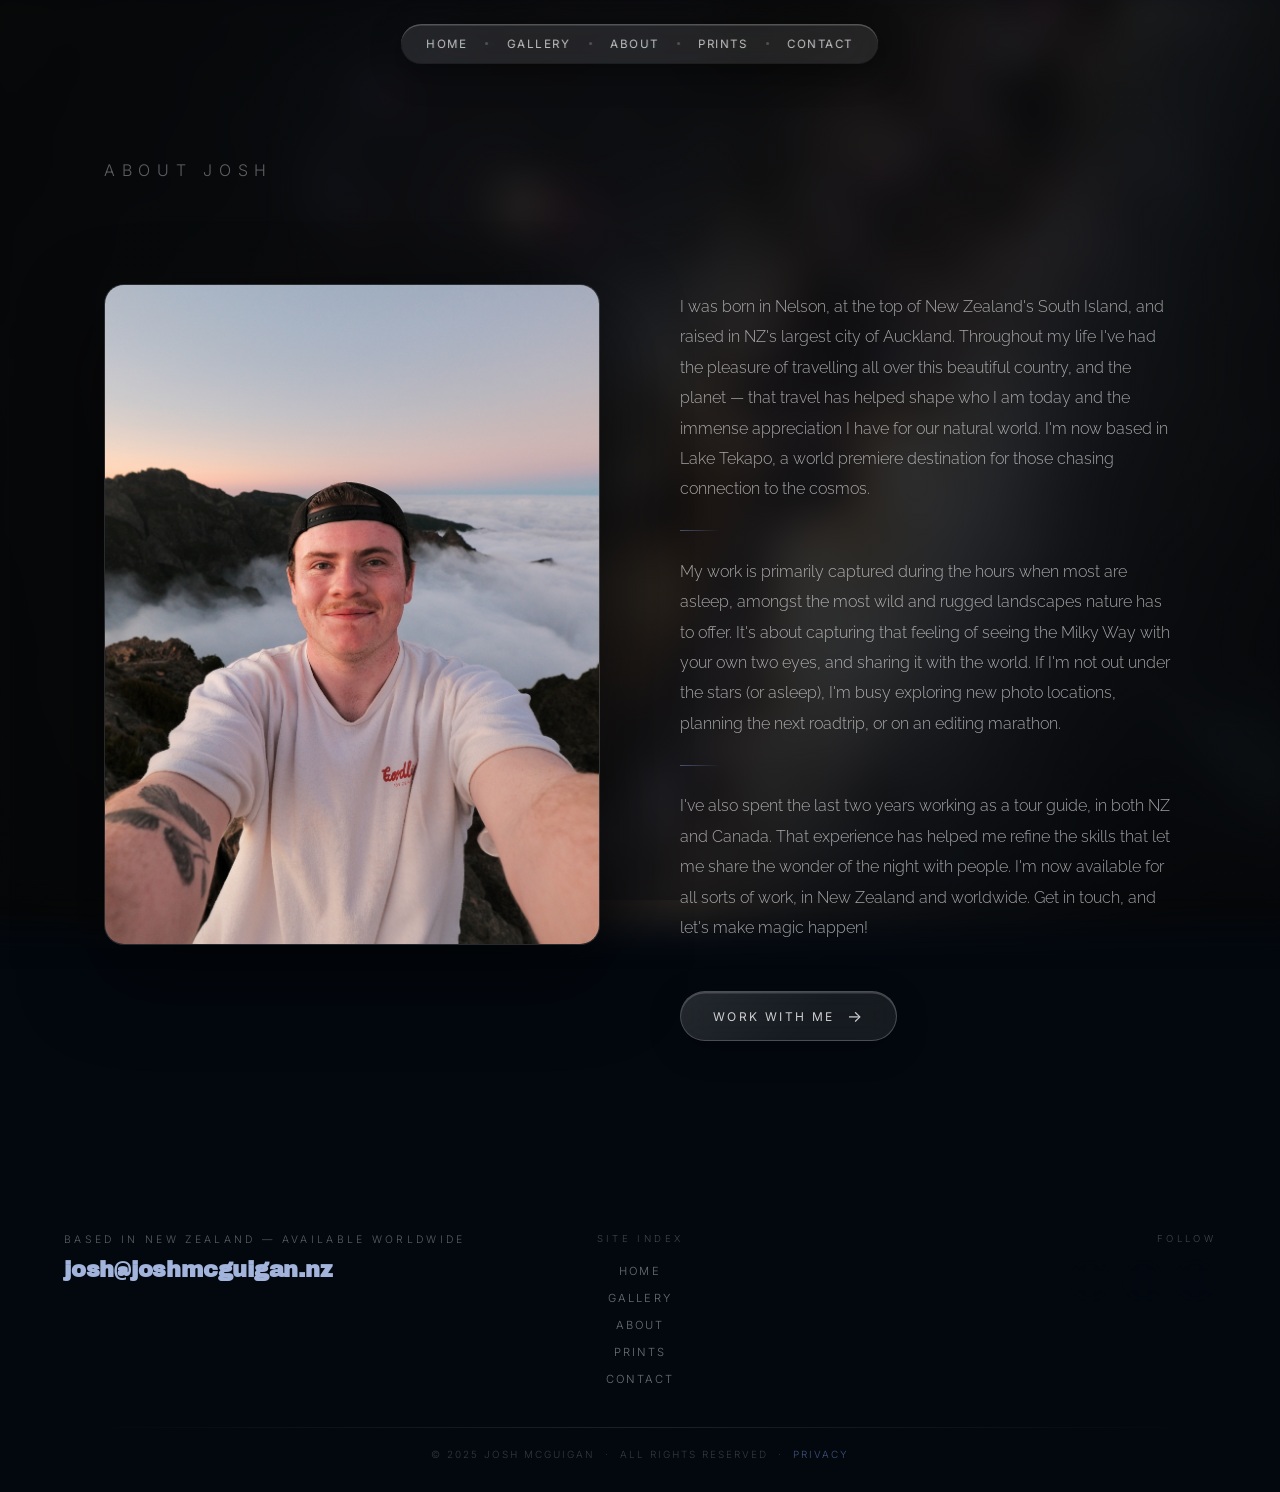
==== about.html @ 99be9362 "Update about.html" ====
<!DOCTYPE html>
<html lang="en">
<head>
<meta charset="UTF-8">
<meta name="viewport" content="width=device-width, initial-scale=1.0">
<title>About Josh — Astro & Landscape Photography</title>
<link href="https://fonts.googleapis.com/css2?family=Archivo+Black&family=Raleway:wght@300;400&family=Inter:wght@300;400;500&display=swap" rel="stylesheet">
<style>
*,*::before,*::after{box-sizing:border-box;margin:0;padding:0}
:root{
  --glass-blur:blur(28px) saturate(180%);
  --deep:#03080f;
  --navy:#050c1a;
  --star-white:rgba(255,255,255,0.94);
  --muted:rgba(255,255,255,0.52);
}
html{scroll-behavior:smooth}
body{
  background:var(--deep);
  color:var(--star-white);
  font-family:'Raleway',sans-serif;
  font-weight:300;
  overflow-x:hidden;
  min-height:100vh;
}

/* ── SCROLL BLUR OVERLAY ── */
#scroll-blur{
  position:fixed;top:0;left:0;right:0;
  height:120px;
  background:linear-gradient(to bottom,rgba(3,8,15,0.95) 0%,rgba(3,8,15,0.6) 60%,transparent 100%);
  backdrop-filter:blur(0px);-webkit-backdrop-filter:blur(0px);
  z-index:90;pointer-events:none;
  transition:backdrop-filter 0.3s ease,-webkit-backdrop-filter 0.3s ease;
}

/* ── NAV ── */
nav{
  position:fixed;top:1.5rem;left:50%;transform:translateX(-50%);
  z-index:100;display:flex;align-items:center;
  background:rgba(255,255,255,0.10);border:none;
  backdrop-filter:var(--glass-blur);-webkit-backdrop-filter:var(--glass-blur);
  border-radius:100px;padding:0.4rem 0.6rem;
  box-shadow:0 8px 32px rgba(0,0,0,0.4),inset 0 1.5px 0 rgba(255,255,255,0.22),inset 0 -1px 0 rgba(0,0,0,0.18);
  white-space:nowrap;
}
nav a{
  font-size:0.72rem;font-weight:400;letter-spacing:0.13em;text-transform:uppercase;
  color:rgba(255,255,255,0.72);text-decoration:none;padding:0.4rem 1rem;
  position:relative;transition:color .25s ease;font-family:'Inter',sans-serif;
}
nav a::after{
  content:'';position:absolute;bottom:2px;left:1rem;right:1rem;
  height:1px;background:rgba(255,255,255,0.85);
  transform:scaleX(0);transform-origin:center;
  transition:transform .3s cubic-bezier(.25,.46,.45,.94);
}
nav a:hover{color:#fff}
nav a:hover::after{transform:scaleX(1)}
.nav-dot{width:3px;height:3px;border-radius:50%;background:rgba(255,255,255,0.22);margin:0 .15rem;flex-shrink:0}

/* ── PAGE BACKGROUND ── */
.page-bg{
  position:fixed;inset:0;z-index:0;
}
.page-bg-img{
  position:absolute;inset:0;
  background:url('images/about-bg.jpg') center center / cover no-repeat;
  filter:blur(18px) brightness(0.25);
  transform:scale(1.05);
}
.page-bg-overlay{
  position:absolute;inset:0;
  background:linear-gradient(to bottom,rgba(3,8,15,0.15) 0%,rgba(3,8,15,0.3) 100%);
}

/* ── HERO STRIP ── */
.about-hero{
  position:relative;z-index:1;
  padding:10rem 4rem 5rem;
  max-width:1200px;margin:0 auto;
}
.about-eyebrow{
  font-family:'Inter',sans-serif;
  font-size:1rem;letter-spacing:0.42em;text-transform:uppercase;
  color:rgba(255,255,255,0.35);margin-bottom:1.5rem;
}

/* ── MAIN LAYOUT ── */
.about-layout{
  position:relative;z-index:1;
  max-width:1200px;margin:0 auto;
  padding:0 4rem 8rem;
  display:grid;
  grid-template-columns:1fr 1fr;
  gap:5rem;
  align-items:start;
}

/* ── LEFT — IMAGE ── */
.about-image-wrap{
  position:sticky;top:7rem;
}
.about-image-frame{
  position:relative;
  border-radius:20px;
  overflow:hidden;
  aspect-ratio:3/4;
  background:rgba(255,255,255,0.04);
  border:1px solid rgba(255,255,255,0.1);
  box-shadow:0 32px 80px rgba(0,0,0,0.6),inset 0 1px 0 rgba(255,255,255,0.1);
}
.about-image-frame img{
  width:100%;height:100%;
  object-fit:cover;object-position:center top;
  display:block;
  transition:transform 0.6s ease;
}
.about-image-frame:hover img{transform:scale(1.03)}

/* Glass shimmer over image */
.about-image-frame::after{
  content:'';position:absolute;inset:0;
  background:linear-gradient(
    135deg,
    rgba(255,255,255,0.06) 0%,
    transparent 40%,
    transparent 60%,
    rgba(255,255,255,0.03) 100%
  );
  pointer-events:none;
}

/* Location tag */
.about-location-tag{
  position:absolute;bottom:1.25rem;left:1.25rem;right:1.25rem;
  background:rgba(3,8,15,0.65);
  border:1px solid rgba(255,255,255,0.14);
  backdrop-filter:blur(16px);-webkit-backdrop-filter:blur(16px);
  border-radius:12px;padding:0.75rem 1rem;
  display:flex;align-items:center;gap:0.6rem;
  box-shadow:inset 0 1px 0 rgba(255,255,255,0.12);
}
.about-location-dot{
  width:6px;height:6px;border-radius:50%;flex-shrink:0;
  background:rgba(120,180,255,0.9);
  box-shadow:0 0 8px rgba(100,160,255,0.6);
}
.about-location-text{
  font-family:'Inter',sans-serif;
  font-size:0.68rem;letter-spacing:0.18em;text-transform:uppercase;
  color:rgba(255,255,255,0.65);
}

/* ── RIGHT — TEXT ── */
.about-text-wrap{
  padding-top:0.5rem;
}
.about-title{
  font-family:'Archivo Black',sans-serif;
  font-size:clamp(2.8rem,5vw,4.5rem);
  font-weight:900;
  letter-spacing:-0.01em;
  line-height:1.05;
  margin-bottom:2.5rem;
  background:linear-gradient(160deg,rgba(255,255,255,0.92) 0%,rgba(200,218,255,0.75) 50%,rgba(255,255,255,0.80) 100%);
  -webkit-background-clip:text;-webkit-text-fill-color:transparent;background-clip:text;
  filter:drop-shadow(0 -1px 0 rgba(255,255,255,0.3)) drop-shadow(0 1px 0 rgba(255,255,255,0.3)) drop-shadow(0 4px 20px rgba(80,120,255,0.2));
}
.about-body{
  display:flex;flex-direction:column;gap:1.6rem;
  margin-bottom:3rem;
}
.about-body p{
  font-family:'Raleway',sans-serif;
  font-size:1rem;
  font-weight:300;
  line-height:1.9;
  color:rgba(255,255,255,0.62);
}

/* Divider line between paragraphs */
.about-divider{
  width:40px;height:1px;
  background:linear-gradient(90deg,rgba(140,175,255,0.4),transparent);
  margin:0;
}

/* ── WORK WITH ME BUTTON ── */
.work-btn{
  display:inline-flex;align-items:center;gap:0.75rem;
  background:rgba(255,255,255,0.08);
  border:1px solid rgba(255,255,255,0.22);
  backdrop-filter:blur(16px);-webkit-backdrop-filter:blur(16px);
  border-radius:100px;
  padding:0.85rem 2rem;
  font-family:'Inter',sans-serif;
  font-size:0.75rem;font-weight:400;letter-spacing:0.2em;text-transform:uppercase;
  color:rgba(255,255,255,0.78);
  text-decoration:none;
  transition:all .3s ease;
  box-shadow:inset 0 1.5px 0 rgba(255,255,255,0.18),0 8px 32px rgba(0,0,0,0.3);
  position:relative;overflow:hidden;
}
.work-btn::before{
  content:'';position:absolute;inset:0;
  background:linear-gradient(135deg,rgba(255,255,255,0.06) 0%,transparent 60%);
  border-radius:100px;
}
.work-btn:hover{
  background:rgba(255,255,255,0.14);
  border-color:rgba(255,255,255,0.40);
  color:#fff;
  box-shadow:inset 0 1.5px 0 rgba(255,255,255,0.25),0 0 30px rgba(120,160,255,0.15),0 8px 32px rgba(0,0,0,0.4);
  transform:translateY(-2px);
}
.work-btn-arrow{
  font-size:1rem;
  transition:transform .3s ease;
}
.work-btn:hover .work-btn-arrow{transform:translateX(4px)}

/* ── STATS ROW ── */
.about-stats{
  display:flex;gap:2.5rem;
  margin-bottom:3rem;
  padding-bottom:2.5rem;
  border-bottom:1px solid rgba(255,255,255,0.07);
}
.stat{display:flex;flex-direction:column;gap:0.3rem}
.stat-number{
  font-family:'Archivo Black',sans-serif;
  font-size:1.8rem;font-weight:900;
  color:rgba(200,218,255,0.8);letter-spacing:-0.02em;
}
.stat-label{
  font-family:'Inter',sans-serif;
  font-size:0.62rem;letter-spacing:0.25em;text-transform:uppercase;
  color:rgba(255,255,255,0.3);
}

/* ── FOOTER ── */
footer{
  position:relative;z-index:1;
}
.footer-main{
  padding:4rem 4rem 2.5rem;
  display:grid;grid-template-columns:1fr auto 1fr;align-items:start;gap:3rem;
}
.footer-left .footer-location{font-size:.65rem;letter-spacing:.32em;text-transform:uppercase;color:rgba(255,255,255,0.35);margin-bottom:0.7rem;font-family:'Inter',sans-serif}
.footer-left .footer-email{font-family:'Archivo Black',sans-serif;font-size:1.4rem;font-weight:900;color:rgba(190,210,255,0.85);text-decoration:none;transition:color .22s;display:block;letter-spacing:-0.01em}
.footer-left .footer-email:hover{color:#fff}
.footer-center-label{font-size:.6rem;letter-spacing:.35em;text-transform:uppercase;color:rgba(255,255,255,0.25);margin-bottom:1rem;text-align:center;font-family:'Inter',sans-serif}
.footer-index{list-style:none;display:flex;flex-direction:column;gap:.5rem;align-items:center}
.footer-index a{font-size:.7rem;letter-spacing:.18em;text-transform:uppercase;color:rgba(255,255,255,0.42);text-decoration:none;transition:color .2s;position:relative;font-family:'Inter',sans-serif}
.footer-index a::after{content:'';position:absolute;bottom:-1px;left:0;right:0;height:1px;background:rgba(255,255,255,0.5);transform:scaleX(0);transform-origin:center;transition:transform .28s ease}
.footer-index a:hover{color:rgba(255,255,255,0.78)}
.footer-index a:hover::after{transform:scaleX(1)}
.footer-right{display:flex;flex-direction:column;align-items:flex-end;gap:1rem}
.footer-social-label{font-size:.6rem;letter-spacing:.35em;text-transform:uppercase;color:rgba(255,255,255,0.25);font-family:'Inter',sans-serif}
.social-btns{display:flex;gap:.65rem}
.social-btn{
  width:42px;height:42px;border-radius:50%;display:flex;align-items:center;justify-content:center;
  background:rgba(255,255,255,0.08);border:1px solid rgba(255,255,255,0.20);
  backdrop-filter:blur(16px);-webkit-backdrop-filter:blur(16px);
  color:rgba(255,255,255,0.65);text-decoration:none;
  transition:all .25s ease;
  box-shadow:inset 0 1px 0 rgba(255,255,255,0.15),0 4px 16px rgba(0,0,0,0.3);
}
.social-btn:hover{background:rgba(255,255,255,0.16);border-color:rgba(255,255,255,0.42);color:#fff;transform:translateY(-2px)}
.social-btn svg{width:18px;height:18px;fill:currentColor}
.footer-divider{height:1px;background:linear-gradient(90deg,transparent,rgba(255,255,255,0.1),transparent);margin:0 4rem}
.footer-copy{padding:1.25rem 4rem 2rem;text-align:center;font-size:.62rem;letter-spacing:.2em;text-transform:uppercase;color:rgba(255,255,255,0.2);font-family:'Inter',sans-serif}
.footer-copy a{color:rgba(140,175,255,.45);text-decoration:none;transition:color .2s}
.footer-copy a:hover{color:rgba(170,200,255,.8)}

@media(max-width:900px){
  .about-layout{grid-template-columns:1fr;gap:3rem;padding:0 2rem 6rem}
  .about-hero{padding:8rem 2rem 3rem}
  .about-image-wrap{position:relative;top:0}
  .about-image-frame{aspect-ratio:4/3}
  .footer-main{grid-template-columns:1fr;padding:3rem 2rem 2rem;gap:2.5rem}
  .footer-right{align-items:flex-start}
  .footer-divider,.footer-copy{margin:0 2rem}
  .about-stats{flex-wrap:wrap;gap:1.5rem}
}
</style>
</head>
<body>

<div class="page-bg" aria-hidden="true">
  <div class="page-bg-img"></div>
  <div class="page-bg-overlay"></div>
</div>

<nav aria-label="Site navigation">
  <a href="index.html">Home</a>
  <div class="nav-dot" aria-hidden="true"></div>
  <a href="galleries.html">Gallery</a>
  <div class="nav-dot" aria-hidden="true"></div>
  <a href="about.html">About</a>
  <div class="nav-dot" aria-hidden="true"></div>
<a href="prints.html">Prints</a>
  <div class="nav-dot" aria-hidden="true"></div>
  <a href="contact.html">Contact</a>
</nav>

<div class="about-hero">
  <p class="about-eyebrow">About Josh</p>
</div>

<main class="about-layout">

<!-- LEFT — PHOTO -->
  <div class="about-image-wrap">
    <div class="about-image-frame">
      <img src="images/about.jpg" alt="Josh McGuigan" onerror="this.style.opacity='0'">
    </div>
  </div>

  <!-- RIGHT — TEXT -->
  <div class="about-text-wrap">
    <div class="about-body">
      <p>I was born in Nelson, at the top of New Zealand's South Island, and raised in NZ's largest city of Auckland. Throughout my life I've had the pleasure of travelling all over this beautiful country, and the planet — that travel has helped shape who I am today and the immense appreciation I have for our natural world. I'm now based in Lake Tekapo, a world premiere destination for those chasing connection to the cosmos.</p>
      <div class="about-divider" aria-hidden="true"></div>
      <p>My work is primarily captured during the hours when most are asleep, amongst the most wild and rugged landscapes nature has to offer. It's about capturing that feeling of seeing the Milky Way with your own two eyes, and sharing it with the world. If I'm not out under the stars (or asleep), I'm busy exploring new photo locations, planning the next roadtrip, or on an editing marathon.</p>
      <div class="about-divider" aria-hidden="true"></div>
      <p>I've also spent the last two years working as a tour guide, in both NZ and Canada. That experience has helped me refine the skills that let me share the wonder of the night with people. I'm now available for all sorts of work, in New Zealand and worldwide. Get in touch, and let's make magic happen!</p>
    </div>
    <a href="contact.html" class="work-btn">
      Work with me
      <span class="work-btn-arrow" aria-hidden="true">&#8594;</span>
    </a>
  </div>
</main>

<footer>
  <div class="footer-main">
    <div class="footer-left">
      <p class="footer-location">Based in New Zealand &mdash; Available Worldwide</p>
      <a href="mailto:josh@joshmcguigan.nz" class="footer-email">josh@joshmcguigan.nz</a>
    </div>
    <div class="footer-center">
      <p class="footer-center-label">Site Index</p>
      <ul class="footer-index">
        <li><a href="index.html">Home</a></li>
        <li><a href="galleries.html">Gallery</a></li>
        <li><a href="about.html">About</a></li>
        <li><a href="prints.html">Prints</a></li>
        <li><a href="contact.html">Contact</a></li>
      </ul>
    </div>
    <div class="footer-right">
      <span class="footer-social-label">Follow</span>
      <div class="social-btns">
        <a href="https://instagram.com/jshmcguigan" class="social-btn" aria-label="Instagram" target="_blank" rel="noopener">
          <svg viewBox="0 0 24 24"><path d="M12 2.163c3.204 0 3.584.012 4.85.07 3.252.148 4.771 1.691 4.919 4.919.058 1.265.069 1.645.069 4.849 0 3.205-.012 3.584-.069 4.849-.149 3.225-1.664 4.771-4.919 4.919-1.266.058-1.644.07-4.85.07-3.204 0-3.584-.012-4.849-.07-3.26-.149-4.771-1.699-4.919-4.92-.058-1.265-.07-1.644-.07-4.849 0-3.204.013-3.583.07-4.849.149-3.227 1.664-4.771 4.919-4.919 1.266-.057 1.645-.069 4.849-.069zM12 0C8.741 0 8.333.014 7.053.072 2.695.272.273 2.69.073 7.052.014 8.333 0 8.741 0 12c0 3.259.014 3.668.072 4.948.2 4.358 2.618 6.78 6.98 6.98C8.333 23.986 8.741 24 12 24c3.259 0 3.668-.014 4.948-.072 4.354-.2 6.782-2.618 6.979-6.98.059-1.28.073-1.689.073-4.948 0-3.259-.014-3.667-.072-4.947-.196-4.354-2.617-6.78-6.979-6.98C15.668.014 15.259 0 12 0zm0 5.838a6.162 6.162 0 100 12.324 6.162 6.162 0 000-12.324zM12 16a4 4 0 110-8 4 4 0 010 8zm6.406-11.845a1.44 1.44 0 100 2.881 1.44 1.44 0 000-2.881z"/></svg>
        </a>
        <a href="https://youtube.com/@jshmcguigan" class="social-btn" aria-label="YouTube" target="_blank" rel="noopener">
          <svg viewBox="0 0 24 24"><path d="M23.495 6.205a3.007 3.007 0 00-2.088-2.088c-1.87-.501-9.396-.501-9.396-.501s-7.507-.01-9.396.501A3.007 3.007 0 00.527 6.205a31.247 31.247 0 00-.522 5.805 31.247 31.247 0 00.522 5.783 3.007 3.007 0 002.088 2.088c1.868.502 9.396.502 9.396.502s7.506 0 9.396-.502a3.007 3.007 0 002.088-2.088 31.247 31.247 0 00.5-5.783 31.247 31.247 0 00-.5-5.805zM9.609 15.601V8.408l6.264 3.602z"/></svg>
        </a>
        <a href="https://facebook.com/joshmcguiganphotography" class="social-btn" aria-label="Facebook" target="_blank" rel="noopener">
          <svg viewBox="0 0 24 24"><path d="M24 12.073c0-6.627-5.373-12-12-12s-12 5.373-12 12c0 5.99 4.388 10.954 10.125 11.854v-8.385H7.078v-3.47h3.047V9.43c0-3.007 1.792-4.669 4.533-4.669 1.312 0 2.686.235 2.686.235v2.953H15.83c-1.491 0-1.956.925-1.956 1.874v2.25h3.328l-.532 3.47h-2.796v8.385C19.612 23.027 24 18.062 24 12.073z"/></svg>
        </a>
      </div>
    </div>
  </div>
  <div class="footer-divider"></div>
  <p class="footer-copy">&copy; 2025 Josh McGuigan &nbsp;&middot;&nbsp; All rights reserved &nbsp;&middot;&nbsp; <a href="privacy.html">Privacy</a></p>
</footer>

<script>
// ── SCROLL BLUR ───────────────────────────────────────
const scrollBlurEl = document.getElementById('scroll-blur');
function onScroll() {
  const y = window.scrollY;
  const blurAmount = Math.min(y / 80, 1) * 12;
  scrollBlurEl.style.backdropFilter = `blur(${blurAmount}px)`;
  scrollBlurEl.style.webkitBackdropFilter = `blur(${blurAmount}px)`;
}
window.addEventListener('scroll', onScroll, { passive: true });
</script>

</body>
</html>
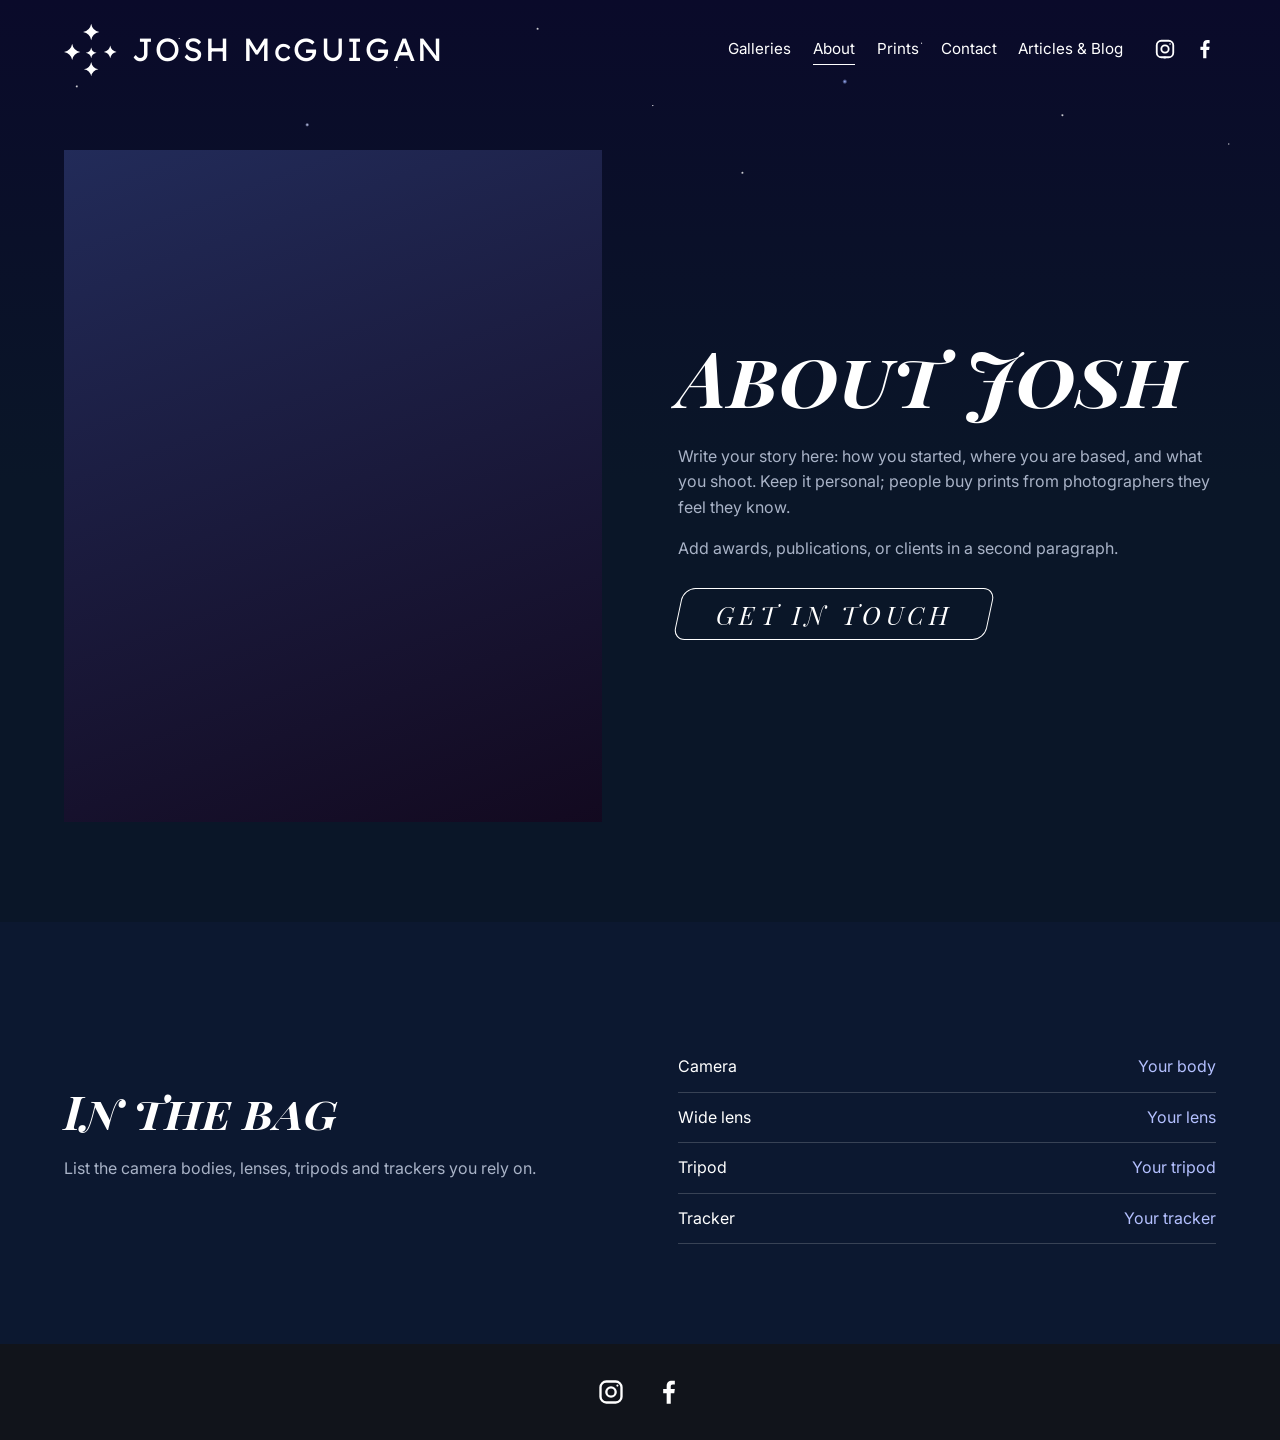
==== commit a32303a7: "Add files via upload" ====
--- a/about.html
+++ b/about.html
@@ -1,385 +1,9 @@
 <!DOCTYPE html>
-<html lang="en">
-<head>
-<meta charset="UTF-8">
-<meta name="viewport" content="width=device-width, initial-scale=1.0">
-<title>About Josh — Astro & Landscape Photography</title>
-<link href="https://fonts.googleapis.com/css2?family=Archivo+Black&family=Raleway:wght@300;400&family=Inter:wght@300;400;500&display=swap" rel="stylesheet">
-<style>
-*,*::before,*::after{box-sizing:border-box;margin:0;padding:0}
-:root{
-  --glass-blur:blur(28px) saturate(180%);
-  --deep:#03080f;
-  --navy:#050c1a;
-  --star-white:rgba(255,255,255,0.94);
-  --muted:rgba(255,255,255,0.52);
-}
-html{scroll-behavior:smooth}
-body{
-  background:var(--deep);
-  color:var(--star-white);
-  font-family:'Raleway',sans-serif;
-  font-weight:300;
-  overflow-x:hidden;
-  min-height:100vh;
-}
-
-/* ── SCROLL BLUR OVERLAY ── */
-#scroll-blur{
-  position:fixed;top:0;left:0;right:0;
-  height:120px;
-  background:linear-gradient(to bottom,rgba(3,8,15,0.95) 0%,rgba(3,8,15,0.6) 60%,transparent 100%);
-  backdrop-filter:blur(0px);-webkit-backdrop-filter:blur(0px);
-  z-index:90;pointer-events:none;
-  transition:backdrop-filter 0.3s ease,-webkit-backdrop-filter 0.3s ease;
-}
-
-/* ── NAV ── */
-nav{
-  position:fixed;top:1.5rem;left:50%;transform:translateX(-50%);
-  z-index:100;display:flex;align-items:center;
-  background:rgba(255,255,255,0.10);border:none;
-  backdrop-filter:var(--glass-blur);-webkit-backdrop-filter:var(--glass-blur);
-  border-radius:100px;padding:0.4rem 0.6rem;
-  box-shadow:0 8px 32px rgba(0,0,0,0.4),inset 0 1.5px 0 rgba(255,255,255,0.22),inset 0 -1px 0 rgba(0,0,0,0.18);
-  white-space:nowrap;
-}
-nav a{
-  font-size:0.72rem;font-weight:400;letter-spacing:0.13em;text-transform:uppercase;
-  color:rgba(255,255,255,0.72);text-decoration:none;padding:0.4rem 1rem;
-  position:relative;transition:color .25s ease;font-family:'Inter',sans-serif;
-}
-nav a::after{
-  content:'';position:absolute;bottom:2px;left:1rem;right:1rem;
-  height:1px;background:rgba(255,255,255,0.85);
-  transform:scaleX(0);transform-origin:center;
-  transition:transform .3s cubic-bezier(.25,.46,.45,.94);
-}
-nav a:hover{color:#fff}
-nav a:hover::after{transform:scaleX(1)}
-.nav-dot{width:3px;height:3px;border-radius:50%;background:rgba(255,255,255,0.22);margin:0 .15rem;flex-shrink:0}
-
-/* ── PAGE BACKGROUND ── */
-.page-bg{
-  position:fixed;inset:0;z-index:0;
-}
-.page-bg-img{
-  position:absolute;inset:0;
-  background:url('images/about-bg.jpg') center center / cover no-repeat;
-  filter:blur(18px) brightness(0.25);
-  transform:scale(1.05);
-}
-.page-bg-overlay{
-  position:absolute;inset:0;
-  background:linear-gradient(to bottom,rgba(3,8,15,0.15) 0%,rgba(3,8,15,0.3) 100%);
-}
-
-/* ── HERO STRIP ── */
-.about-hero{
-  position:relative;z-index:1;
-  padding:10rem 4rem 5rem;
-  max-width:1200px;margin:0 auto;
-}
-.about-eyebrow{
-  font-family:'Inter',sans-serif;
-  font-size:1rem;letter-spacing:0.42em;text-transform:uppercase;
-  color:rgba(255,255,255,0.35);margin-bottom:1.5rem;
-}
-
-/* ── MAIN LAYOUT ── */
-.about-layout{
-  position:relative;z-index:1;
-  max-width:1200px;margin:0 auto;
-  padding:0 4rem 8rem;
-  display:grid;
-  grid-template-columns:1fr 1fr;
-  gap:5rem;
-  align-items:start;
-}
-
-/* ── LEFT — IMAGE ── */
-.about-image-wrap{
-  position:sticky;top:7rem;
-}
-.about-image-frame{
-  position:relative;
-  border-radius:20px;
-  overflow:hidden;
-  aspect-ratio:3/4;
-  background:rgba(255,255,255,0.04);
-  border:1px solid rgba(255,255,255,0.1);
-  box-shadow:0 32px 80px rgba(0,0,0,0.6),inset 0 1px 0 rgba(255,255,255,0.1);
-}
-.about-image-frame img{
-  width:100%;height:100%;
-  object-fit:cover;object-position:center top;
-  display:block;
-  transition:transform 0.6s ease;
-}
-.about-image-frame:hover img{transform:scale(1.03)}
-
-/* Glass shimmer over image */
-.about-image-frame::after{
-  content:'';position:absolute;inset:0;
-  background:linear-gradient(
-    135deg,
-    rgba(255,255,255,0.06) 0%,
-    transparent 40%,
-    transparent 60%,
-    rgba(255,255,255,0.03) 100%
-  );
-  pointer-events:none;
-}
-
-/* Location tag */
-.about-location-tag{
-  position:absolute;bottom:1.25rem;left:1.25rem;right:1.25rem;
-  background:rgba(3,8,15,0.65);
-  border:1px solid rgba(255,255,255,0.14);
-  backdrop-filter:blur(16px);-webkit-backdrop-filter:blur(16px);
-  border-radius:12px;padding:0.75rem 1rem;
-  display:flex;align-items:center;gap:0.6rem;
-  box-shadow:inset 0 1px 0 rgba(255,255,255,0.12);
-}
-.about-location-dot{
-  width:6px;height:6px;border-radius:50%;flex-shrink:0;
-  background:rgba(120,180,255,0.9);
-  box-shadow:0 0 8px rgba(100,160,255,0.6);
-}
-.about-location-text{
-  font-family:'Inter',sans-serif;
-  font-size:0.68rem;letter-spacing:0.18em;text-transform:uppercase;
-  color:rgba(255,255,255,0.65);
-}
-
-/* ── RIGHT — TEXT ── */
-.about-text-wrap{
-  padding-top:0.5rem;
-}
-.about-title{
-  font-family:'Archivo Black',sans-serif;
-  font-size:clamp(2.8rem,5vw,4.5rem);
-  font-weight:900;
-  letter-spacing:-0.01em;
-  line-height:1.05;
-  margin-bottom:2.5rem;
-  background:linear-gradient(160deg,rgba(255,255,255,0.92) 0%,rgba(200,218,255,0.75) 50%,rgba(255,255,255,0.80) 100%);
-  -webkit-background-clip:text;-webkit-text-fill-color:transparent;background-clip:text;
-  filter:drop-shadow(0 -1px 0 rgba(255,255,255,0.3)) drop-shadow(0 1px 0 rgba(255,255,255,0.3)) drop-shadow(0 4px 20px rgba(80,120,255,0.2));
-}
-.about-body{
-  display:flex;flex-direction:column;gap:1.6rem;
-  margin-bottom:3rem;
-}
-.about-body p{
-  font-family:'Raleway',sans-serif;
-  font-size:1rem;
-  font-weight:300;
-  line-height:1.9;
-  color:rgba(255,255,255,0.62);
-}
-
-/* Divider line between paragraphs */
-.about-divider{
-  width:40px;height:1px;
-  background:linear-gradient(90deg,rgba(140,175,255,0.4),transparent);
-  margin:0;
-}
-
-/* ── WORK WITH ME BUTTON ── */
-.work-btn{
-  display:inline-flex;align-items:center;gap:0.75rem;
-  background:rgba(255,255,255,0.08);
-  border:1px solid rgba(255,255,255,0.22);
-  backdrop-filter:blur(16px);-webkit-backdrop-filter:blur(16px);
-  border-radius:100px;
-  padding:0.85rem 2rem;
-  font-family:'Inter',sans-serif;
-  font-size:0.75rem;font-weight:400;letter-spacing:0.2em;text-transform:uppercase;
-  color:rgba(255,255,255,0.78);
-  text-decoration:none;
-  transition:all .3s ease;
-  box-shadow:inset 0 1.5px 0 rgba(255,255,255,0.18),0 8px 32px rgba(0,0,0,0.3);
-  position:relative;overflow:hidden;
-}
-.work-btn::before{
-  content:'';position:absolute;inset:0;
-  background:linear-gradient(135deg,rgba(255,255,255,0.06) 0%,transparent 60%);
-  border-radius:100px;
-}
-.work-btn:hover{
-  background:rgba(255,255,255,0.14);
-  border-color:rgba(255,255,255,0.40);
-  color:#fff;
-  box-shadow:inset 0 1.5px 0 rgba(255,255,255,0.25),0 0 30px rgba(120,160,255,0.15),0 8px 32px rgba(0,0,0,0.4);
-  transform:translateY(-2px);
-}
-.work-btn-arrow{
-  font-size:1rem;
-  transition:transform .3s ease;
-}
-.work-btn:hover .work-btn-arrow{transform:translateX(4px)}
-
-/* ── STATS ROW ── */
-.about-stats{
-  display:flex;gap:2.5rem;
-  margin-bottom:3rem;
-  padding-bottom:2.5rem;
-  border-bottom:1px solid rgba(255,255,255,0.07);
-}
-.stat{display:flex;flex-direction:column;gap:0.3rem}
-.stat-number{
-  font-family:'Archivo Black',sans-serif;
-  font-size:1.8rem;font-weight:900;
-  color:rgba(200,218,255,0.8);letter-spacing:-0.02em;
-}
-.stat-label{
-  font-family:'Inter',sans-serif;
-  font-size:0.62rem;letter-spacing:0.25em;text-transform:uppercase;
-  color:rgba(255,255,255,0.3);
-}
-
-/* ── FOOTER ── */
-footer{
-  position:relative;z-index:1;
-}
-.footer-main{
-  padding:4rem 4rem 2.5rem;
-  display:grid;grid-template-columns:1fr auto 1fr;align-items:start;gap:3rem;
-}
-.footer-left .footer-location{font-size:.65rem;letter-spacing:.32em;text-transform:uppercase;color:rgba(255,255,255,0.35);margin-bottom:0.7rem;font-family:'Inter',sans-serif}
-.footer-left .footer-email{font-family:'Archivo Black',sans-serif;font-size:1.4rem;font-weight:900;color:rgba(190,210,255,0.85);text-decoration:none;transition:color .22s;display:block;letter-spacing:-0.01em}
-.footer-left .footer-email:hover{color:#fff}
-.footer-center-label{font-size:.6rem;letter-spacing:.35em;text-transform:uppercase;color:rgba(255,255,255,0.25);margin-bottom:1rem;text-align:center;font-family:'Inter',sans-serif}
-.footer-index{list-style:none;display:flex;flex-direction:column;gap:.5rem;align-items:center}
-.footer-index a{font-size:.7rem;letter-spacing:.18em;text-transform:uppercase;color:rgba(255,255,255,0.42);text-decoration:none;transition:color .2s;position:relative;font-family:'Inter',sans-serif}
-.footer-index a::after{content:'';position:absolute;bottom:-1px;left:0;right:0;height:1px;background:rgba(255,255,255,0.5);transform:scaleX(0);transform-origin:center;transition:transform .28s ease}
-.footer-index a:hover{color:rgba(255,255,255,0.78)}
-.footer-index a:hover::after{transform:scaleX(1)}
-.footer-right{display:flex;flex-direction:column;align-items:flex-end;gap:1rem}
-.footer-social-label{font-size:.6rem;letter-spacing:.35em;text-transform:uppercase;color:rgba(255,255,255,0.25);font-family:'Inter',sans-serif}
-.social-btns{display:flex;gap:.65rem}
-.social-btn{
-  width:42px;height:42px;border-radius:50%;display:flex;align-items:center;justify-content:center;
-  background:rgba(255,255,255,0.08);border:1px solid rgba(255,255,255,0.20);
-  backdrop-filter:blur(16px);-webkit-backdrop-filter:blur(16px);
-  color:rgba(255,255,255,0.65);text-decoration:none;
-  transition:all .25s ease;
-  box-shadow:inset 0 1px 0 rgba(255,255,255,0.15),0 4px 16px rgba(0,0,0,0.3);
-}
-.social-btn:hover{background:rgba(255,255,255,0.16);border-color:rgba(255,255,255,0.42);color:#fff;transform:translateY(-2px)}
-.social-btn svg{width:18px;height:18px;fill:currentColor}
-.footer-divider{height:1px;background:linear-gradient(90deg,transparent,rgba(255,255,255,0.1),transparent);margin:0 4rem}
-.footer-copy{padding:1.25rem 4rem 2rem;text-align:center;font-size:.62rem;letter-spacing:.2em;text-transform:uppercase;color:rgba(255,255,255,0.2);font-family:'Inter',sans-serif}
-.footer-copy a{color:rgba(140,175,255,.45);text-decoration:none;transition:color .2s}
-.footer-copy a:hover{color:rgba(170,200,255,.8)}
-
-@media(max-width:900px){
-  .about-layout{grid-template-columns:1fr;gap:3rem;padding:0 2rem 6rem}
-  .about-hero{padding:8rem 2rem 3rem}
-  .about-image-wrap{position:relative;top:0}
-  .about-image-frame{aspect-ratio:4/3}
-  .footer-main{grid-template-columns:1fr;padding:3rem 2rem 2rem;gap:2.5rem}
-  .footer-right{align-items:flex-start}
-  .footer-divider,.footer-copy{margin:0 2rem}
-  .about-stats{flex-wrap:wrap;gap:1.5rem}
-}
-</style>
-</head>
-<body>
-
-<div class="page-bg" aria-hidden="true">
-  <div class="page-bg-img"></div>
-  <div class="page-bg-overlay"></div>
-</div>
-
-<nav aria-label="Site navigation">
-  <a href="index.html">Home</a>
-  <div class="nav-dot" aria-hidden="true"></div>
-  <a href="galleries.html">Gallery</a>
-  <div class="nav-dot" aria-hidden="true"></div>
-  <a href="about.html">About</a>
-  <div class="nav-dot" aria-hidden="true"></div>
-<a href="prints.html">Prints</a>
-  <div class="nav-dot" aria-hidden="true"></div>
-  <a href="contact.html">Contact</a>
-</nav>
-
-<div class="about-hero">
-  <p class="about-eyebrow">About Josh</p>
-</div>
-
-<main class="about-layout">
-
-<!-- LEFT — PHOTO -->
-  <div class="about-image-wrap">
-    <div class="about-image-frame">
-      <img src="images/about.jpg" alt="Josh McGuigan" onerror="this.style.opacity='0'">
-    </div>
-  </div>
-
-  <!-- RIGHT — TEXT -->
-  <div class="about-text-wrap">
-    <div class="about-body">
-      <p>I was born in Nelson, at the top of New Zealand's South Island, and raised in NZ's largest city of Auckland. Throughout my life I've had the pleasure of travelling all over this beautiful country, and the planet — that travel has helped shape who I am today and the immense appreciation I have for our natural world. I'm now based in Lake Tekapo, a world premiere destination for those chasing connection to the cosmos.</p>
-      <div class="about-divider" aria-hidden="true"></div>
-      <p>My work is primarily captured during the hours when most are asleep, amongst the most wild and rugged landscapes nature has to offer. It's about capturing that feeling of seeing the Milky Way with your own two eyes, and sharing it with the world. If I'm not out under the stars (or asleep), I'm busy exploring new photo locations, planning the next roadtrip, or on an editing marathon.</p>
-      <div class="about-divider" aria-hidden="true"></div>
-      <p>I've also spent the last two years working as a tour guide, in both NZ and Canada. That experience has helped me refine the skills that let me share the wonder of the night with people. I'm now available for all sorts of work, in New Zealand and worldwide. Get in touch, and let's make magic happen!</p>
-    </div>
-    <a href="contact.html" class="work-btn">
-      Work with me
-      <span class="work-btn-arrow" aria-hidden="true">&#8594;</span>
-    </a>
-  </div>
-</main>
-
-<footer>
-  <div class="footer-main">
-    <div class="footer-left">
-      <p class="footer-location">Based in New Zealand &mdash; Available Worldwide</p>
-      <a href="mailto:josh@joshmcguigan.nz" class="footer-email">josh@joshmcguigan.nz</a>
-    </div>
-    <div class="footer-center">
-      <p class="footer-center-label">Site Index</p>
-      <ul class="footer-index">
-        <li><a href="index.html">Home</a></li>
-        <li><a href="galleries.html">Gallery</a></li>
-        <li><a href="about.html">About</a></li>
-        <li><a href="prints.html">Prints</a></li>
-        <li><a href="contact.html">Contact</a></li>
-      </ul>
-    </div>
-    <div class="footer-right">
-      <span class="footer-social-label">Follow</span>
-      <div class="social-btns">
-        <a href="https://instagram.com/jshmcguigan" class="social-btn" aria-label="Instagram" target="_blank" rel="noopener">
-          <svg viewBox="0 0 24 24"><path d="M12 2.163c3.204 0 3.584.012 4.85.07 3.252.148 4.771 1.691 4.919 4.919.058 1.265.069 1.645.069 4.849 0 3.205-.012 3.584-.069 4.849-.149 3.225-1.664 4.771-4.919 4.919-1.266.058-1.644.07-4.85.07-3.204 0-3.584-.012-4.849-.07-3.26-.149-4.771-1.699-4.919-4.92-.058-1.265-.07-1.644-.07-4.849 0-3.204.013-3.583.07-4.849.149-3.227 1.664-4.771 4.919-4.919 1.266-.057 1.645-.069 4.849-.069zM12 0C8.741 0 8.333.014 7.053.072 2.695.272.273 2.69.073 7.052.014 8.333 0 8.741 0 12c0 3.259.014 3.668.072 4.948.2 4.358 2.618 6.78 6.98 6.98C8.333 23.986 8.741 24 12 24c3.259 0 3.668-.014 4.948-.072 4.354-.2 6.782-2.618 6.979-6.98.059-1.28.073-1.689.073-4.948 0-3.259-.014-3.667-.072-4.947-.196-4.354-2.617-6.78-6.979-6.98C15.668.014 15.259 0 12 0zm0 5.838a6.162 6.162 0 100 12.324 6.162 6.162 0 000-12.324zM12 16a4 4 0 110-8 4 4 0 010 8zm6.406-11.845a1.44 1.44 0 100 2.881 1.44 1.44 0 000-2.881z"/></svg>
-        </a>
-        <a href="https://youtube.com/@jshmcguigan" class="social-btn" aria-label="YouTube" target="_blank" rel="noopener">
-          <svg viewBox="0 0 24 24"><path d="M23.495 6.205a3.007 3.007 0 00-2.088-2.088c-1.87-.501-9.396-.501-9.396-.501s-7.507-.01-9.396.501A3.007 3.007 0 00.527 6.205a31.247 31.247 0 00-.522 5.805 31.247 31.247 0 00.522 5.783 3.007 3.007 0 002.088 2.088c1.868.502 9.396.502 9.396.502s7.506 0 9.396-.502a3.007 3.007 0 002.088-2.088 31.247 31.247 0 00.5-5.783 31.247 31.247 0 00-.5-5.805zM9.609 15.601V8.408l6.264 3.602z"/></svg>
-        </a>
-        <a href="https://facebook.com/joshmcguiganphotography" class="social-btn" aria-label="Facebook" target="_blank" rel="noopener">
-          <svg viewBox="0 0 24 24"><path d="M24 12.073c0-6.627-5.373-12-12-12s-12 5.373-12 12c0 5.99 4.388 10.954 10.125 11.854v-8.385H7.078v-3.47h3.047V9.43c0-3.007 1.792-4.669 4.533-4.669 1.312 0 2.686.235 2.686.235v2.953H15.83c-1.491 0-1.956.925-1.956 1.874v2.25h3.328l-.532 3.47h-2.796v8.385C19.612 23.027 24 18.062 24 12.073z"/></svg>
-        </a>
-      </div>
-    </div>
-  </div>
-  <div class="footer-divider"></div>
-  <p class="footer-copy">&copy; 2025 Josh McGuigan &nbsp;&middot;&nbsp; All rights reserved &nbsp;&middot;&nbsp; <a href="privacy.html">Privacy</a></p>
-</footer>
-
-<script>
-// ── SCROLL BLUR ───────────────────────────────────────
-const scrollBlurEl = document.getElementById('scroll-blur');
-function onScroll() {
-  const y = window.scrollY;
-  const blurAmount = Math.min(y / 80, 1) * 12;
-  scrollBlurEl.style.backdropFilter = `blur(${blurAmount}px)`;
-  scrollBlurEl.style.webkitBackdropFilter = `blur(${blurAmount}px)`;
-}
-window.addEventListener('scroll', onScroll, { passive: true });
-</script>
-
-</body>
-</html>
+<html lang="en"><head><meta charset="utf-8"><meta name="viewport" content="width=device-width,initial-scale=1">
+<title>About | Josh McGuigan Photographer</title><meta name="description" content="About Josh McGuigan, photographer.">
+<link href="https://fonts.googleapis.com/css2?family=Inter:ital,wght@0,400;0,600;1,600&amp;family=Lexend:wght@400&amp;family=Playfair+Display+SC:ital,wght@0,700;1,400;1,700&amp;display=swap" rel="stylesheet">
+<link rel="stylesheet" href="style.css"></head>
+<body data-page="about"><main>
+<section class="sec pg"><div class="wrap split"><div class="ph rv" style="--h:230"><!-- <img src="images/josh.jpg" alt="Josh McGuigan"> --></div><div><h1 class="t">About Josh</h1><p>Write your story here: how you started, where you are based, and what you shoot. Keep it personal; people buy prints from photographers they feel they know.</p><p>Add awards, publications, or clients in a second paragraph.</p><br><a class="btn f" href="contact.html">Get in touch</a></div></div></section>
+<section class="sec alt"><div class="wrap split"><div><h2>In the bag</h2><p>List the camera bodies, lenses, tripods and trackers you rely on.</p></div><table><tr><td>Camera</td><td>Your body</td></tr><tr><td>Wide lens</td><td>Your lens</td></tr><tr><td>Tripod</td><td>Your tripod</td></tr><tr><td>Tracker</td><td>Your tracker</td></tr></table></div></section>
+</main><script src="script.js"></script></body></html>
--- a/style.css
+++ b/style.css
@@ -0,0 +1,72 @@
+:root{--bg:#0a1628;--ft:#11141b;--mut:#a9b3c7;--ac:#b4c0ff;--line:rgba(255,255,255,.18);--ease:cubic-bezier(.2,.7,.2,1);--pk:5.5vw;
+--stars:radial-gradient(1.5px 1.5px at 6% 18%,#fff,transparent),radial-gradient(1px 1px at 14% 8%,#fff,transparent),radial-gradient(2px 2px at 24% 26%,#cfd8ff,transparent),radial-gradient(1px 1px at 31% 14%,#fff,transparent),radial-gradient(1.5px 1.5px at 42% 6%,#fff,transparent),radial-gradient(1px 1px at 51% 22%,#fff,transparent),radial-gradient(2.5px 2.5px at 66% 17%,#9fb4ff,transparent),radial-gradient(1px 1px at 72% 9%,#fff,transparent),radial-gradient(1.5px 1.5px at 83% 24%,#fff,transparent),radial-gradient(2px 2px at 91% 12%,#cfd8ff,transparent),radial-gradient(1px 1px at 96% 30%,#fff,transparent),radial-gradient(1px 1px at 9% 34%,#fff,transparent),radial-gradient(1.5px 1.5px at 58% 36%,#fff,transparent),radial-gradient(1px 1px at 37% 32%,#fff,transparent)}
+*{box-sizing:border-box;margin:0}
+html{scroll-behavior:smooth}
+body{background:var(--bg);color:#fff;font:400 16px/1.6 Inter,system-ui,sans-serif;overflow-x:hidden}
+a{color:inherit;text-decoration:none}
+:focus-visible{outline:2px solid var(--ac);outline-offset:3px}
+h1,h2,h3{font-family:'Playfair Display SC',Georgia,serif;font-weight:700;font-style:italic;line-height:1.15}
+h2{font-size:clamp(1.8rem,3.6vw,3rem);margin-bottom:.4em}h3{font-size:1.4rem}
+p{max-width:60ch;color:var(--mut)}p+p{margin-top:1em}
+header{position:fixed;inset:0 0 auto;z-index:50;display:flex;align-items:center;justify-content:space-between;padding:22px 5vw;transition:padding .4s}
+header::before{content:'';position:absolute;inset:0;z-index:-1;background:rgba(10,22,40,.9);backdrop-filter:blur(14px);opacity:0;transition:opacity .4s}
+header.s{padding:12px 5vw}header.s::before{opacity:1}
+.logo{display:flex;align-items:center;gap:14px;font:400 clamp(1.3rem,2.5vw,2.2rem) Lexend,sans-serif;letter-spacing:.08em;white-space:nowrap}
+.logo svg{width:1.7em;height:1.7em;fill:#fff}
+.rt{display:flex;align-items:center;gap:2.4vw}
+nav{display:flex;gap:1.7vw}
+nav a{font-size:.95rem;position:relative;padding:4px 0}
+nav a::after{content:'';position:absolute;left:0;bottom:0;height:1px;width:100%;background:#fff;transform:scaleX(0);transform-origin:left;transition:transform .4s var(--ease)}
+nav a:hover::after,nav a.on::after{transform:scaleX(1)}
+.soc{display:flex;gap:18px}.soc svg{width:22px;height:22px;display:block}
+#tg{display:none;background:none;border:0;color:#fff;font-size:1.6rem;cursor:pointer}
+.h1{position:relative;min-height:100svh;padding:max(105px,12vh) 5vw 0;text-align:center;background:url(images/hero-1.jpg) center bottom/cover no-repeat,var(--stars),linear-gradient(180deg,#0a0a2a 0,#141a4a 35%,#3a3560 55%,#c0663c 80%,#f3a24a 92%,#ffd88a 100%)}
+.hl{font-size:clamp(1.8rem,4vw,4rem);max-width:70%;margin:0 auto}
+.hl::after{content:'';display:block;width:92%;margin:.25em auto 0;border-bottom:1px solid rgba(255,255,255,.7)}
+.sub{font:italic 600 clamp(.85rem,1.9vw,1.55rem)/1.4 Inter,sans-serif;text-transform:uppercase;color:var(--ac);max-width:88%;margin:.9em auto 0}
+.hl,.sub{opacity:0;transform:translateY(24px);animation:in 1.4s var(--ease) .2s forwards}.sub{animation-delay:.5s}
+@keyframes in{to{opacity:1;transform:none}}
+.car{overflow:hidden;padding-bottom:calc(var(--pk) + 28px)}
+.trk{display:flex;transition:transform .9s var(--ease)}
+.sl{flex:0 0 51.5vw;aspect-ratio:495/590;background:var(--i) center/cover no-repeat,linear-gradient(160deg,hsl(var(--h) 45% 24%),hsl(calc(var(--h) + 35) 55% 8%))}
+.arr{display:flex;justify-content:center;gap:10px;margin-top:14px}
+.arr button{width:44px;height:42px;border:0;background:#d1d3d6;color:#111;font-size:1.4rem;cursor:pointer;transition:background .3s}.arr button:hover{background:#fff}
+.h2{position:relative;z-index:1;margin-top:calc(var(--pk) * -1);min-height:min(65vw,110vh);padding-bottom:6vw;clip-path:polygon(0 var(--pk),50% 0,100% var(--pk),100% 100%,0 100%);display:grid;place-items:center;background:url(images/hero-2.jpg) center/cover no-repeat,radial-gradient(60% 50% at 0 100%,rgba(207,216,230,.7),transparent),radial-gradient(60% 50% at 100% 100%,rgba(207,216,230,.7),transparent),linear-gradient(180deg,#1a1f4a,#6a4a6a 45%,#2a4a5a 70%,#1c2a30)}
+.tag{font-style:normal;font-size:clamp(1.6rem,4vw,3.6rem);text-align:center;max-width:62%;text-shadow:0 2px 24px rgba(0,0,0,.55)}
+.btns{display:flex;justify-content:center;gap:4px;padding:34px 5vw 0}
+.btn{position:relative;z-index:0;display:inline-flex;align-items:center;justify-content:center;text-align:center;padding:12px 38px;font:italic 400 clamp(1rem,2.2vw,1.6rem)/1.1 'Playfair Display SC',serif;letter-spacing:.18em;text-transform:uppercase;color:#fff;background:none;border:0;cursor:pointer;transition:color .4s;margin-right:6px}
+.btn::before{content:'';position:absolute;inset:0;z-index:-1;border:1px solid #fff;border-radius:12px;transform:skewX(-12deg);transition:background .4s}
+.btn:hover{color:var(--bg)}.btn:hover::before{background:#fff}
+.btns .btn{width:clamp(150px,32vw,320px);min-height:clamp(46px,6vw,56px);margin:0;padding:6px 24px}
+.intro{max-width:min(880px,88vw);margin:70px auto 0;font:600 clamp(1.05rem,1.55vw,1.5rem)/1.5 Inter,sans-serif;text-align:justify;color:#fff}
+.logos{margin:60px 0 90px;background:#0c1830;padding:30px 3vw;display:flex;align-items:center;justify-content:space-between;gap:24px;flex-wrap:wrap}
+.logos span{font-size:clamp(1rem,2vw,1.8rem);font-weight:700;opacity:.9}.logos span:nth-child(odd){font-family:'Playfair Display SC',serif}.logos span:nth-child(even){font-family:Lexend,sans-serif}
+.sec{padding:100px 5vw}.wrap{max-width:1300px;margin:auto}.alt{background:#0c1830}
+.pg{position:relative;isolation:isolate;padding-top:150px}
+.pg::before{content:'';position:absolute;inset:0 0 auto;height:480px;z-index:-1;background:var(--stars),linear-gradient(180deg,#0a0a2a,var(--bg))}
+.t{font-size:clamp(2.4rem,6vw,5rem);margin-bottom:.3em}
+.grid{display:grid;grid-template-columns:repeat(auto-fill,minmax(300px,1fr));gap:24px;margin-top:40px}
+.card{display:block;transition:opacity .5s,transform .6s var(--ease);perspective:900px}
+.grid:has(.card:hover) .card:not(:hover){opacity:.35;transform:scale(.97)}
+.ph{position:relative;aspect-ratio:4/5;overflow:hidden;transition:transform .3s}.wide .ph{aspect-ratio:16/10}
+.ph::before{content:'';position:absolute;inset:0;background:linear-gradient(160deg,hsl(var(--h,225) 45% 24%),hsl(calc(var(--h,225) + 35) 55% 8%));transition:transform 1.3s var(--ease)}
+.ph img{position:absolute;inset:0;width:100%;height:100%;object-fit:cover;transition:transform 1.3s var(--ease)}
+.card:hover .ph::before,.card:hover .ph img{transform:scale(1.08)}
+.grid>:nth-child(4n+2){--h:260}.grid>:nth-child(4n+3){--h:195}.grid>:nth-child(4n){--h:20}
+.card h3{margin-top:14px;transition:color .3s,transform .5s var(--ease)}.card:hover h3{color:var(--ac);transform:translateX(8px)}
+.card span{font-size:.85rem;color:var(--mut)}.card p{font-size:.95rem;margin-top:6px}
+.split{display:grid;grid-template-columns:1fr 1fr;gap:6vw;align-items:center}
+.chips{display:flex;flex-wrap:wrap;gap:10px;margin-top:30px}
+.chips button{background:none;border:1px solid var(--line);color:var(--mut);padding:8px 20px;border-radius:99px;cursor:pointer;font:inherit;font-size:.85rem;transition:.3s}
+.chips button:hover{color:#fff;border-color:#fff}.chips .on{background:#fff;border-color:#fff;color:var(--bg)}
+.card.h{display:none}
+form{display:grid;gap:16px;max-width:560px}
+input,textarea,select{width:100%;background:#0c1830;border:1px solid var(--line);color:#fff;padding:14px;font:inherit;transition:border-color .3s}
+input:focus,textarea:focus,select:focus{border-color:var(--ac);outline:0}
+table{border-collapse:collapse;width:100%;max-width:560px;margin-top:20px}td,th{padding:12px 0;border-bottom:1px solid var(--line);text-align:left;font-weight:400}td:last-child,th:last-child{text-align:right;color:var(--ac)}
+footer{background:var(--ft);padding:34px 0;display:flex;justify-content:center;gap:30px}
+footer a{display:flex}footer svg{width:28px;height:28px;color:#fff;transition:color .3s}footer a:hover svg{color:var(--ac)}
+.rv{opacity:0;transform:translateY(30px);transition:opacity 1s var(--ease),transform 1s var(--ease)}.rv.in{opacity:1;transform:none}
+.grid .rv:nth-child(3n+2){transition-delay:.12s}.grid .rv:nth-child(3n){transition-delay:.24s}
+@media(max-width:860px){.rt nav{position:fixed;inset:0;background:var(--bg);flex-direction:column;justify-content:center;align-items:center;gap:26px;transform:translateX(100%);transition:transform .5s var(--ease)}.rt nav.o{transform:none}nav a{font-size:1.2rem}.soc{display:none}#tg{display:block;z-index:60}.split{grid-template-columns:1fr}.sec{padding:80px 5vw}.sl{flex-basis:76vw}.hl{max-width:92%}.btns{flex-direction:column;align-items:center;gap:14px}.btns .btn{width:min(300px,80vw)}.h2{min-height:100vw}.tag{max-width:86%}}
+@media(prefers-reduced-motion:reduce){*{animation:none!important;transition:none!important}.rv,.hl,.sub{opacity:1;transform:none}}
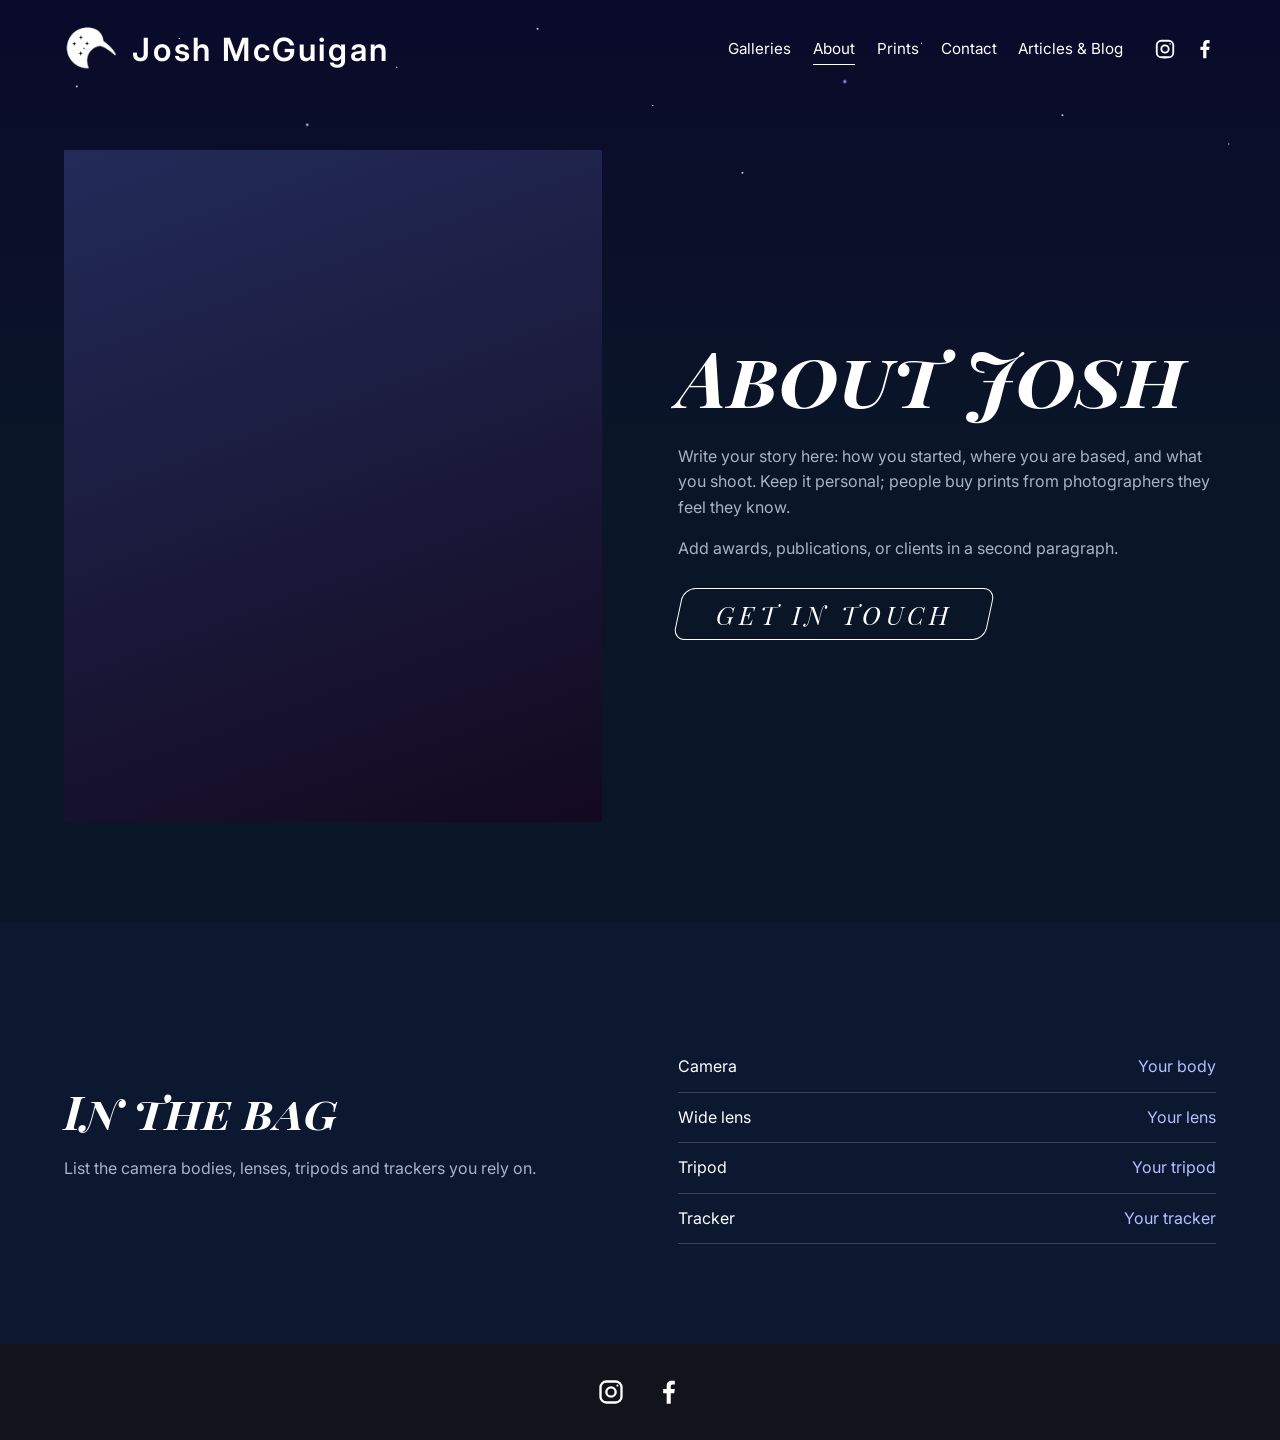
==== commit bff98f6f: "Update about.html" ====
--- a/about.html
+++ b/about.html
@@ -2,7 +2,8 @@
 <html lang="en"><head><meta charset="utf-8"><meta name="viewport" content="width=device-width,initial-scale=1">
 <title>About | Josh McGuigan Photographer</title><meta name="description" content="About Josh McGuigan, photographer.">
 <link href="https://fonts.googleapis.com/css2?family=Inter:ital,wght@0,400;0,600;1,600&amp;family=Lexend:wght@400&amp;family=Playfair+Display+SC:ital,wght@0,700;1,400;1,700&amp;display=swap" rel="stylesheet">
-<link rel="stylesheet" href="style.css"></head>
+<link rel="icon" type="image/png" href="images/logo.png">
+<link rel="stylesheet" href="style.css">
 <body data-page="about"><main>
 <section class="sec pg"><div class="wrap split"><div class="ph rv" style="--h:230"><!-- <img src="images/josh.jpg" alt="Josh McGuigan"> --></div><div><h1 class="t">About Josh</h1><p>Write your story here: how you started, where you are based, and what you shoot. Keep it personal; people buy prints from photographers they feel they know.</p><p>Add awards, publications, or clients in a second paragraph.</p><br><a class="btn f" href="contact.html">Get in touch</a></div></div></section>
 <section class="sec alt"><div class="wrap split"><div><h2>In the bag</h2><p>List the camera bodies, lenses, tripods and trackers you rely on.</p></div><table><tr><td>Camera</td><td>Your body</td></tr><tr><td>Wide lens</td><td>Your lens</td></tr><tr><td>Tripod</td><td>Your tripod</td></tr><tr><td>Tracker</td><td>Your tracker</td></tr></table></div></section>
--- a/style.css
+++ b/style.css
@@ -11,8 +11,8 @@
 header{position:fixed;inset:0 0 auto;z-index:50;display:flex;align-items:center;justify-content:space-between;padding:22px 5vw;transition:padding .4s}
 header::before{content:'';position:absolute;inset:0;z-index:-1;background:rgba(10,22,40,.9);backdrop-filter:blur(14px);opacity:0;transition:opacity .4s}
 header.s{padding:12px 5vw}header.s::before{opacity:1}
-.logo{display:flex;align-items:center;gap:14px;font:400 clamp(1.3rem,2.5vw,2.2rem) Lexend,sans-serif;letter-spacing:.08em;white-space:nowrap}
-.logo svg{width:1.7em;height:1.7em;fill:#fff}
+.logo{display:flex;align-items:center;gap:14px;font:600 clamp(1.3rem,2.5vw,2.2rem) Inter,sans-serif;letter-spacing:.08em;white-space:nowrap}
+.logo img{width:1.7em;height:1.7em;object-fit:contain}
 .rt{display:flex;align-items:center;gap:2.4vw}
 nav{display:flex;gap:1.7vw}
 nav a{font-size:.95rem;position:relative;padding:4px 0}
@@ -21,7 +21,7 @@
 .soc{display:flex;gap:18px}.soc svg{width:22px;height:22px;display:block}
 #tg{display:none;background:none;border:0;color:#fff;font-size:1.6rem;cursor:pointer}
 .h1{position:relative;min-height:100svh;padding:max(105px,12vh) 5vw 0;text-align:center;background:url(images/hero-1.jpg) center bottom/cover no-repeat,var(--stars),linear-gradient(180deg,#0a0a2a 0,#141a4a 35%,#3a3560 55%,#c0663c 80%,#f3a24a 92%,#ffd88a 100%)}
-.hl{font-size:clamp(1.8rem,4vw,4rem);max-width:70%;margin:0 auto}
+.hl{font-style:normal;font-size:clamp(1.5rem,3.4vw,3.4rem);max-width:70%;margin:0 auto;text-shadow:0 2px 24px rgba(0,0,0,.55)}
 .hl::after{content:'';display:block;width:92%;margin:.25em auto 0;border-bottom:1px solid rgba(255,255,255,.7)}
 .sub{font:italic 600 clamp(.85rem,1.9vw,1.55rem)/1.4 Inter,sans-serif;text-transform:uppercase;color:var(--ac);max-width:88%;margin:.9em auto 0}
 .hl,.sub{opacity:0;transform:translateY(24px);animation:in 1.4s var(--ease) .2s forwards}.sub{animation-delay:.5s}
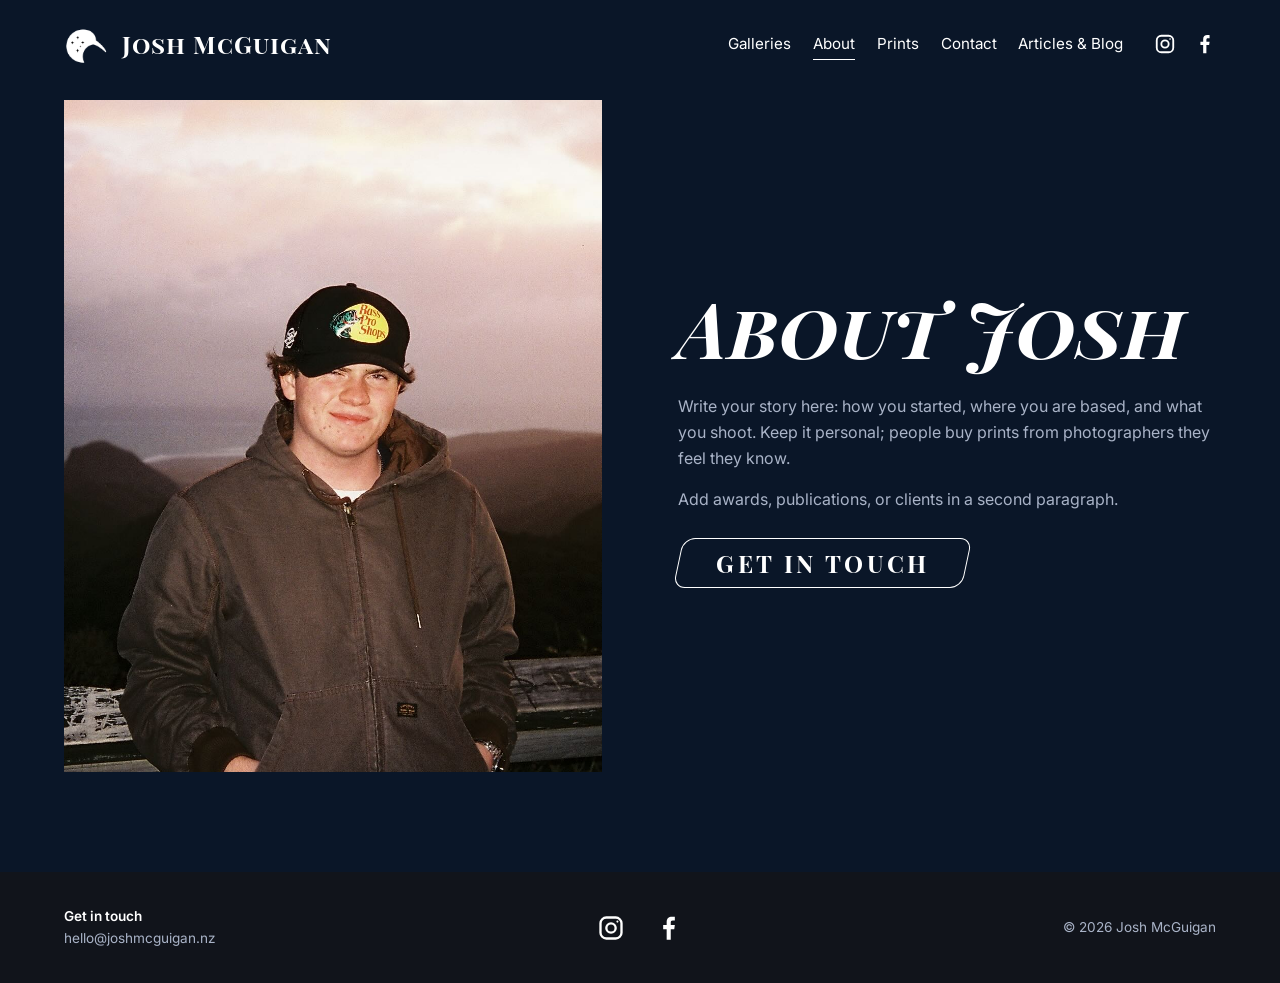
==== commit 783b4b47: "Update about.html" ====
--- a/about.html
+++ b/about.html
@@ -5,6 +5,5 @@
 <link rel="icon" type="image/png" href="images/logo.png">
 <link rel="stylesheet" href="style.css">
 <body data-page="about"><main>
-<section class="sec pg"><div class="wrap split"><div class="ph rv" style="--h:230"><!-- <img src="images/josh.jpg" alt="Josh McGuigan"> --></div><div><h1 class="t">About Josh</h1><p>Write your story here: how you started, where you are based, and what you shoot. Keep it personal; people buy prints from photographers they feel they know.</p><p>Add awards, publications, or clients in a second paragraph.</p><br><a class="btn f" href="contact.html">Get in touch</a></div></div></section>
-<section class="sec alt"><div class="wrap split"><div><h2>In the bag</h2><p>List the camera bodies, lenses, tripods and trackers you rely on.</p></div><table><tr><td>Camera</td><td>Your body</td></tr><tr><td>Wide lens</td><td>Your lens</td></tr><tr><td>Tripod</td><td>Your tripod</td></tr><tr><td>Tracker</td><td>Your tracker</td></tr></table></div></section>
+<section class="sec ab"><div class="wrap split"><div class="ph rv" style="--h:230"><img src="images/josh.jpg"></div><div><h1 class="t">About Josh</h1><p>Write your story here: how you started, where you are based, and what you shoot. Keep it personal; people buy prints from photographers they feel they know.</p><p>Add awards, publications, or clients in a second paragraph.</p><br><a class="btn f" href="contact.html">Get in touch</a></div></div></section>
 </main><script src="script.js"></script></body></html>
--- a/style.css
+++ b/style.css
@@ -9,10 +9,10 @@
 h2{font-size:clamp(1.8rem,3.6vw,3rem);margin-bottom:.4em}h3{font-size:1.4rem}
 p{max-width:60ch;color:var(--mut)}p+p{margin-top:1em}
 header{position:fixed;inset:0 0 auto;z-index:50;display:flex;align-items:center;justify-content:space-between;padding:22px 5vw;transition:padding .4s}
-header::before{content:'';position:absolute;inset:0;z-index:-1;background:rgba(10,22,40,.9);backdrop-filter:blur(14px);opacity:0;transition:opacity .4s}
+header::before{content:'';position:absolute;inset:0;z-index:-1;background:rgba(10,22,40,.5);backdrop-filter:blur(14px);opacity:0;transition:opacity .4s}
 header.s{padding:12px 5vw}header.s::before{opacity:1}
-.logo{display:flex;align-items:center;gap:14px;font:600 clamp(1.3rem,2.5vw,2.2rem) Inter,sans-serif;letter-spacing:.08em;white-space:nowrap}
-.logo img{width:1.7em;height:1.7em;object-fit:contain}
+.logo{display:flex;align-items:center;gap:14px;font:700 clamp(1.1rem,1.9vw,1.7rem) 'Playfair Display SC',Georgia,serif;letter-spacing:.04em;white-space:nowrap}
+.logo img{width:44px;height:44px;object-fit:contain;position:relative;top:.12em}
 .rt{display:flex;align-items:center;gap:2.4vw}
 nav{display:flex;gap:1.7vw}
 nav a{font-size:.95rem;position:relative;padding:4px 0}
@@ -20,25 +20,43 @@
 nav a:hover::after,nav a.on::after{transform:scaleX(1)}
 .soc{display:flex;gap:18px}.soc svg{width:22px;height:22px;display:block}
 #tg{display:none;background:none;border:0;color:#fff;font-size:1.6rem;cursor:pointer}
-.h1{position:relative;min-height:100svh;padding:max(105px,12vh) 5vw 0;text-align:center;background:url(images/hero-1.jpg) center bottom/cover no-repeat,var(--stars),linear-gradient(180deg,#0a0a2a 0,#141a4a 35%,#3a3560 55%,#c0663c 80%,#f3a24a 92%,#ffd88a 100%)}
+.h1{position:relative;min-height:100svh;padding:max(150px,18vh) 5vw 0;text-align:center;background:url(images/hero-1.jpg) center bottom/cover no-repeat,var(--stars),linear-gradient(180deg,#0a0a2a 0,#141a4a 35%,#3a3560 55%,#c0663c 80%,#f3a24a 92%,#ffd88a 100%)}
 .hl{font-style:normal;font-size:clamp(1.5rem,3.4vw,3.4rem);max-width:70%;margin:0 auto;text-shadow:0 2px 24px rgba(0,0,0,.55)}
 .hl::after{content:'';display:block;width:92%;margin:.25em auto 0;border-bottom:1px solid rgba(255,255,255,.7)}
 .sub{font:italic 600 clamp(.85rem,1.9vw,1.55rem)/1.4 Inter,sans-serif;text-transform:uppercase;color:var(--ac);max-width:88%;margin:.9em auto 0}
 .hl,.sub{opacity:0;transform:translateY(24px);animation:in 1.4s var(--ease) .2s forwards}.sub{animation-delay:.5s}
+.scroll{position:absolute;left:0;right:0;bottom:4vh;width:max-content;margin:0 auto;display:flex;flex-direction:column;align-items:center;gap:12px;font:600 .75rem Inter,sans-serif;letter-spacing:.3em;text-transform:uppercase;color:#fff;text-shadow:0 1px 12px rgba(0,0,0,.6);opacity:0;animation:in 1.2s ease 1.6s forwards}
+.scroll i{width:12px;height:12px;border-right:2px solid #fff;border-bottom:2px solid #fff;transform:rotate(45deg);animation:bob 1.8s ease-in-out infinite}
+@keyframes bob{0%,100%{transform:translateY(0) rotate(45deg)}50%{transform:translateY(8px) rotate(45deg)}}
 @keyframes in{to{opacity:1;transform:none}}
-.car{overflow:hidden;padding-bottom:calc(var(--pk) + 28px)}
+.car{overflow:hidden;padding-bottom:28px}
+.car{scroll-margin-top:90px}
 .trk{display:flex;transition:transform .9s var(--ease)}
-.sl{flex:0 0 51.5vw;aspect-ratio:495/590;background:var(--i) center/cover no-repeat,linear-gradient(160deg,hsl(var(--h) 45% 24%),hsl(calc(var(--h) + 35) 55% 8%))}
+.sl{flex:0 0 auto;height:clamp(260px,40vw,75vh);background:linear-gradient(160deg,#243a6e,#0c1830)}
+.sl:empty{min-width:clamp(200px,36vw,500px)}
+.sl img{display:block;height:100%;width:auto;max-width:none}
 .arr{display:flex;justify-content:center;gap:10px;margin-top:14px}
-.arr button{width:44px;height:42px;border:0;background:#d1d3d6;color:#111;font-size:1.4rem;cursor:pointer;transition:background .3s}.arr button:hover{background:#fff}
-.h2{position:relative;z-index:1;margin-top:calc(var(--pk) * -1);min-height:min(65vw,110vh);padding-bottom:6vw;clip-path:polygon(0 var(--pk),50% 0,100% var(--pk),100% 100%,0 100%);display:grid;place-items:center;background:url(images/hero-2.jpg) center/cover no-repeat,radial-gradient(60% 50% at 0 100%,rgba(207,216,230,.7),transparent),radial-gradient(60% 50% at 100% 100%,rgba(207,216,230,.7),transparent),linear-gradient(180deg,#1a1f4a,#6a4a6a 45%,#2a4a5a 70%,#1c2a30)}
+.arr{gap:28px}
+.arr button{position:relative;width:44px;height:42px;border:0;background:none;padding:0;font-size:0;cursor:pointer}
+.arr button::before{content:'';position:absolute;top:50%;left:50%;transform:translate(-50%,-50%);border-style:solid;transition:transform .3s}
+#pv::before{border-width:11px 18px 11px 0;border-color:transparent #fff transparent transparent}
+#nx::before{border-width:11px 0 11px 18px;border-color:transparent transparent transparent #fff}
+#pv:hover::before{transform:translate(-50%,-50%) translateX(-4px)}
+#nx:hover::before{transform:translate(-50%,-50%) translateX(4px)}
+.h2{position:relative;z-index:1;min-height:min(65vw,110vh);padding-bottom:6vw;display:grid;place-items:center;background:url(images/hero-2.jpg) center/cover no-repeat,radial-gradient(60% 50% at 0 100%,rgba(207,216,230,.7),transparent),radial-gradient(60% 50% at 100% 100%,rgba(207,216,230,.7),transparent),linear-gradient(180deg,#1a1f4a,#6a4a6a 45%,#2a4a5a 70%,#1c2a30)}
 .tag{font-style:normal;font-size:clamp(1.6rem,4vw,3.6rem);text-align:center;max-width:62%;text-shadow:0 2px 24px rgba(0,0,0,.55)}
 .btns{display:flex;justify-content:center;gap:4px;padding:34px 5vw 0}
-.btn{position:relative;z-index:0;display:inline-flex;align-items:center;justify-content:center;text-align:center;padding:12px 38px;font:italic 400 clamp(1rem,2.2vw,1.6rem)/1.1 'Playfair Display SC',serif;letter-spacing:.18em;text-transform:uppercase;color:#fff;background:none;border:0;cursor:pointer;transition:color .4s;margin-right:6px}
+.btn{position:relative;z-index:0;display:inline-flex;align-items:center;justify-content:center;text-align:center;padding:12px 38px;font:normal 700 clamp(1rem,2vw,1.5rem)/1.1 'Playfair Display SC',Georgia,serif;letter-spacing:.14em;text-transform:uppercase;color:#fff;background:none;border:0;cursor:pointer;transition:color .4s;margin-right:6px}
+.btn span{display:inline-block;transform:skewX(-12deg)}
+.h2 .btns{padding:0}
+.h2 .btn{color:#000;text-shadow:0 1px 14px rgba(255,255,255,.5)}
+.h2 .btn::before{border-color:#000;border-width:2px}
+.h2 .btn:hover{color:#fff;text-shadow:none}
+.h2 .btn:hover::before{background:#000}
 .btn::before{content:'';position:absolute;inset:0;z-index:-1;border:1px solid #fff;border-radius:12px;transform:skewX(-12deg);transition:background .4s}
 .btn:hover{color:var(--bg)}.btn:hover::before{background:#fff}
 .btns .btn{width:clamp(150px,32vw,320px);min-height:clamp(46px,6vw,56px);margin:0;padding:6px 24px}
-.intro{max-width:min(880px,88vw);margin:70px auto 0;font:600 clamp(1.05rem,1.55vw,1.5rem)/1.5 Inter,sans-serif;text-align:justify;color:#fff}
+.intro{max-width:min(880px,88vw);margin:70px auto 100px;font:600 clamp(1.05rem,1.55vw,1.5rem)/1.5 Inter,sans-serif;text-align:center;text-wrap:balance;color:#fff}
 .logos{margin:60px 0 90px;background:#0c1830;padding:30px 3vw;display:flex;align-items:center;justify-content:space-between;gap:24px;flex-wrap:wrap}
 .logos span{font-size:clamp(1rem,2vw,1.8rem);font-weight:700;opacity:.9}.logos span:nth-child(odd){font-family:'Playfair Display SC',serif}.logos span:nth-child(even){font-family:Lexend,sans-serif}
 .sec{padding:100px 5vw}.wrap{max-width:1300px;margin:auto}.alt{background:#0c1830}
@@ -64,9 +82,70 @@
 input,textarea,select{width:100%;background:#0c1830;border:1px solid var(--line);color:#fff;padding:14px;font:inherit;transition:border-color .3s}
 input:focus,textarea:focus,select:focus{border-color:var(--ac);outline:0}
 table{border-collapse:collapse;width:100%;max-width:560px;margin-top:20px}td,th{padding:12px 0;border-bottom:1px solid var(--line);text-align:left;font-weight:400}td:last-child,th:last-child{text-align:right;color:var(--ac)}
-footer{background:var(--ft);padding:34px 0;display:flex;justify-content:center;gap:30px}
-footer a{display:flex}footer svg{width:28px;height:28px;color:#fff;transition:color .3s}footer a:hover svg{color:var(--ac)}
+footer{background:var(--ft);padding:34px 5vw;display:grid;grid-template-columns:1fr auto 1fr;align-items:center;gap:20px;font-size:.85rem}
+.fs{display:flex;gap:30px}.fs a{display:flex}
+footer svg{width:28px;height:28px;color:#fff;transition:color .3s}.fs a:hover svg{color:var(--ac)}
+.fl b{display:block;font-weight:600}.fl a{color:var(--mut);transition:color .3s}.fl a:hover{color:var(--ac)}
+.fr{text-align:right;color:var(--mut)}
+@media(max-width:860px){footer{grid-template-columns:1fr;text-align:center}.fr{text-align:center}}
 .rv{opacity:0;transform:translateY(30px);transition:opacity 1s var(--ease),transform 1s var(--ease)}.rv.in{opacity:1;transform:none}
 .grid .rv:nth-child(3n+2){transition-delay:.12s}.grid .rv:nth-child(3n){transition-delay:.24s}
-@media(max-width:860px){.rt nav{position:fixed;inset:0;background:var(--bg);flex-direction:column;justify-content:center;align-items:center;gap:26px;transform:translateX(100%);transition:transform .5s var(--ease)}.rt nav.o{transform:none}nav a{font-size:1.2rem}.soc{display:none}#tg{display:block;z-index:60}.split{grid-template-columns:1fr}.sec{padding:80px 5vw}.sl{flex-basis:76vw}.hl{max-width:92%}.btns{flex-direction:column;align-items:center;gap:14px}.btns .btn{width:min(300px,80vw)}.h2{min-height:100vw}.tag{max-width:86%}}
-@media(prefers-reduced-motion:reduce){*{animation:none!important;transition:none!important}.rv,.hl,.sub{opacity:1;transform:none}}
+@media(max-width:860px){.rt nav{position:fixed;inset:0;background:var(--bg);flex-direction:column;justify-content:center;align-items:center;gap:26px;transform:translateX(100%);transition:transform .5s var(--ease)}.rt nav.o{transform:none}nav a{font-size:1.2rem}.soc{display:none}#tg{display:block;z-index:60}.split{grid-template-columns:1fr}.sec{padding:80px 5vw}.hl{max-width:92%}.btns{flex-direction:column;align-items:center;gap:14px}.btns .btn{width:min(300px,80vw)}.h2{min-height:100vw}.tag{max-width:86%}}
+@media(prefers-reduced-motion:reduce){*{animation:none!important;transition:none!important}.rv,.hl,.sub,.scroll{opacity:1;transform:none}}
+body[data-page=galleries]{background:#14171c}
+.gal{padding:150px 0 0}
+.gh{text-align:center;max-width:900px;margin:0 auto 50px;padding:0 5vw}
+.gh .t{font-style:normal;font-size:clamp(2.2rem,5vw,4rem)}
+.gh p{margin:0 auto}
+.cats{display:flex;flex-wrap:wrap;justify-content:center;gap:12px 32px;margin-top:30px}
+.cats button{position:relative;background:none;border:0;padding:4px 0;color:#fff;font:400 .95rem Inter,sans-serif;cursor:pointer}
+.cats button::after{content:'';position:absolute;left:0;bottom:0;height:1px;width:100%;background:#fff;transform:scaleX(0);transform-origin:left;transition:transform .4s var(--ease)}
+.cats button:hover::after,.cats button.on::after{transform:scaleX(1)}
+.mas{columns:3 340px;column-gap:20px}
+.g{display:block;break-inside:avoid;margin-bottom:20px;min-height:220px;background:linear-gradient(160deg,#243a6e,#0c1830)}
+.g img{display:block;width:100%;height:auto}
+.g.h{display:none}
+.lb{position:fixed;inset:0;z-index:100;background:rgba(8,9,12,.96);display:none;align-items:center;justify-content:center}
+.lb.o{display:flex}
+.lb img{max-width:92vw;max-height:88vh;object-fit:contain}
+.lb button{position:absolute;top:50%;width:70px;height:90px;margin-top:-45px;border:0;background:none;cursor:pointer;font-size:0}
+.lb .pv{left:1vw}.lb .nx{right:1vw}
+.lb button::before{content:'';position:absolute;top:50%;left:50%;transform:translate(-50%,-50%);border-style:solid;opacity:.75;transition:opacity .3s}
+.lb .pv::before{border-width:11px 18px 11px 0;border-color:transparent #fff transparent transparent}
+.lb .nx::before{border-width:11px 0 11px 18px;border-color:transparent transparent transparent #fff}
+.lb button:hover::before{opacity:1}
+.car{padding-bottom:0}
+.arr{margin-top:0;padding:22px 0}
+.intro{margin:90px auto}
+.lb .cl{top:18px;right:2vw;margin-top:0;width:56px;height:56px}
+.lb .cl::before,.lb .cl::after{content:'';position:absolute;top:50%;left:50%;width:26px;height:2px;border:0;background:#fff;opacity:.75;transition:opacity .3s}
+.lb .cl::before{transform:translate(-50%,-50%) rotate(45deg)}
+.lb .cl::after{transform:translate(-50%,-50%) rotate(-45deg)}
+.lb .cl:hover::before,.lb .cl:hover::after{opacity:1}
+#pn{display:none;position:absolute;inset:0}
+#pn.pnlm-container{background:#000}
+.lb.p{background:#000}
+.lb.p #pn{display:block}
+.lb.p img,.lb.p .pv,.lb.p .nx{display:none}
+.lb .cl{z-index:2}
+.pnlm-load-box,.pnlm-lbox{display:none!important}
+.lb{transition:opacity .5s}
+.lb.w{opacity:0;pointer-events:none}
+.sp{position:fixed;inset:0;z-index:101;display:none;align-items:center;justify-content:center;background:rgba(8,9,12,.55);cursor:wait}
+.sp.o{display:flex}
+.sp::after{content:'';width:46px;height:46px;border:2px solid rgba(255,255,255,.25);border-top-color:#fff;border-radius:50%;animation:spin 1s linear infinite}
+@keyframes spin{to{transform:rotate(360deg)}}
+.lb .hint,.lb .cp{display:none;position:absolute;left:0;right:0;z-index:2;text-align:center;pointer-events:none;color:#fff;text-shadow:0 1px 12px rgba(0,0,0,.7)}
+.lb .hint{top:26px;font:600 .95rem Inter,sans-serif;letter-spacing:.05em}
+.lb .cp{bottom:22px;font:400 .85rem Inter,sans-serif;opacity:.8}
+.lb.p .hint,.lb.p .cp{display:block}
+.h1{background:
+url(images/hero-1.jpg) center bottom/cover no-repeat,
+radial-gradient(45% 16% at 10% 36%,rgba(140,100,125,.6),transparent),
+radial-gradient(32% 12% at 30% 41%,rgba(205,165,105,.5),transparent),
+radial-gradient(55% 13% at 36% 56%,rgba(105,110,92,.65),transparent),
+radial-gradient(22% 9% at 80% 66%,rgba(195,205,220,.55),transparent),
+radial-gradient(14% 8% at 38% 64%,rgba(195,205,220,.4),transparent),
+radial-gradient(34% 22% at 8% 80%,rgba(48,40,26,.95),transparent),
+radial-gradient(12% 7% at 51% 77%,rgba(235,185,70,.4),transparent),
+linear-gradient(180deg,#05070f 0%,#090d1a 30%,#1a1c22 48%,#454538 60%,#3a2d1b 68%,#6a481d 82%,#8b6024 100%)}
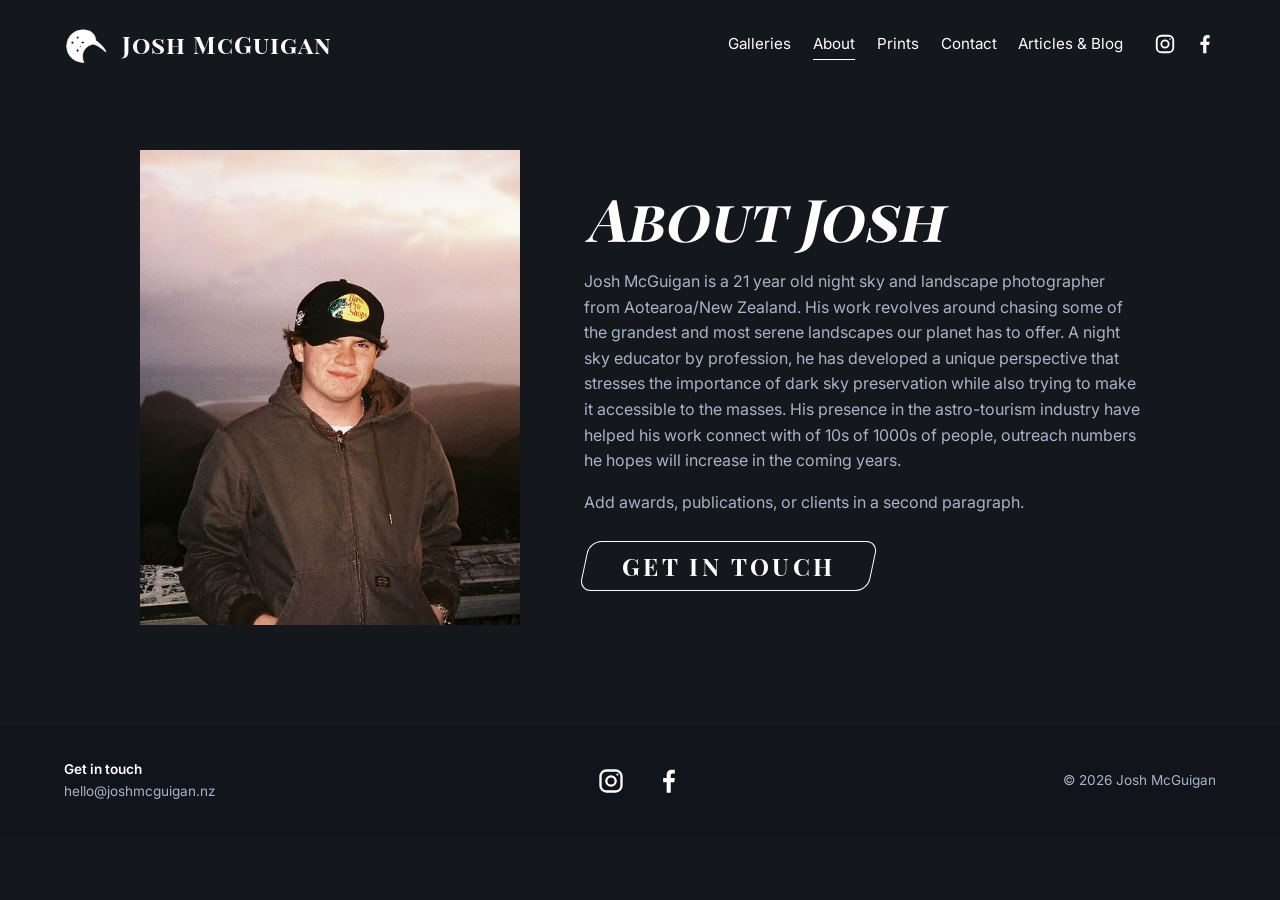
==== commit f79454db: "Update about.html" ====
--- a/about.html
+++ b/about.html
@@ -5,5 +5,5 @@
 <link rel="icon" type="image/png" href="images/logo.png">
 <link rel="stylesheet" href="style.css">
 <body data-page="about"><main>
-<section class="sec ab"><div class="wrap split"><div class="ph rv" style="--h:230"><img src="images/josh.jpg"></div><div><h1 class="t">About Josh</h1><p>Write your story here: how you started, where you are based, and what you shoot. Keep it personal; people buy prints from photographers they feel they know.</p><p>Add awards, publications, or clients in a second paragraph.</p><br><a class="btn f" href="contact.html">Get in touch</a></div></div></section>
+<section class="sec ab"><div class="wrap split"><div class="ph rv" style="--h:230"><img src="images/josh.jpg"></div><div><h1 class="t">About Josh</h1><p>Josh McGuigan is a 21 year old night sky and landscape photographer from Aotearoa/New Zealand. His work revolves around chasing some of the grandest and most serene landscapes our planet has to offer. A night sky educator by profession, he has developed a unique perspective that stresses the importance of dark sky preservation while also trying to make it accessible to the masses. His presence in the astro-tourism industry have helped his work connect with of 10s of 1000s of people, outreach numbers he hopes will increase in the coming years.</p><p>Add awards, publications, or clients in a second paragraph.</p><br><a class="btn f" href="contact.html">Get in touch</a></div></div></section>
 </main><script src="script.js"></script></body></html>
--- a/style.css
+++ b/style.css
@@ -149,3 +149,8 @@
 radial-gradient(34% 22% at 8% 80%,rgba(48,40,26,.95),transparent),
 radial-gradient(12% 7% at 51% 77%,rgba(235,185,70,.4),transparent),
 linear-gradient(180deg,#05070f 0%,#090d1a 30%,#1a1c22 48%,#454538 60%,#3a2d1b 68%,#6a481d 82%,#8b6024 100%)}
+body[data-page=about]{background:#14171c}
+.ab{padding-top:150px}
+.ab .ph{max-width:380px;width:100%;margin:0 auto}
+.ab .t{font-style:normal;font-size:clamp(2rem,4.6vw,3.8rem);transform:skewX(-12deg);transform-origin:0 100%}
+@media(min-width:861px){.ab .split{grid-template-columns:minmax(0,380px) 1fr;max-width:1000px;gap:5vw}}
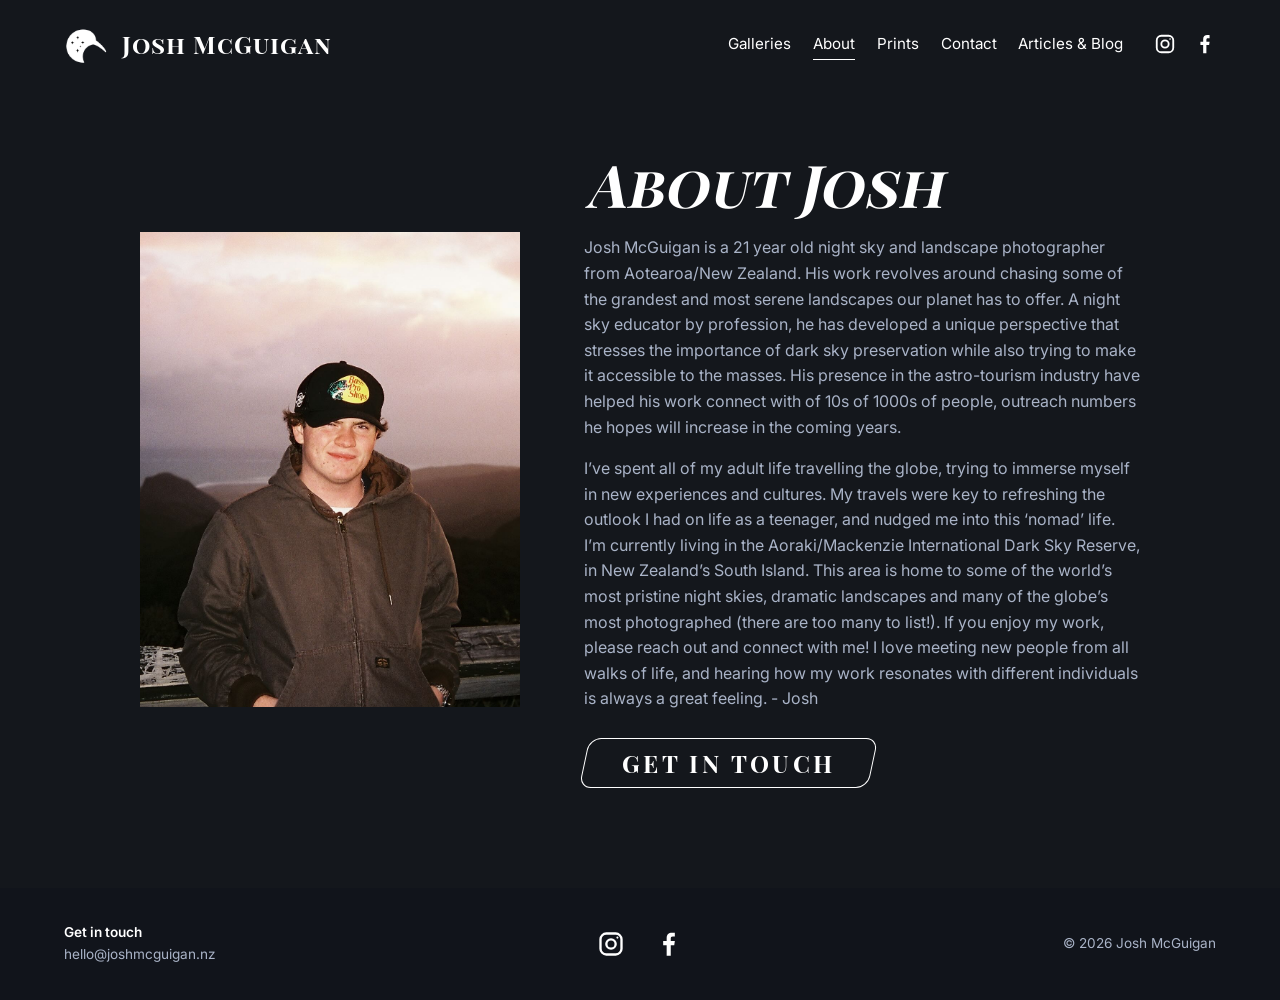
==== commit 721f3344: "Update about.html" ====
--- a/about.html
+++ b/about.html
@@ -5,5 +5,5 @@
 <link rel="icon" type="image/png" href="images/logo.png">
 <link rel="stylesheet" href="style.css">
 <body data-page="about"><main>
-<section class="sec ab"><div class="wrap split"><div class="ph rv" style="--h:230"><img src="images/josh.jpg"></div><div><h1 class="t">About Josh</h1><p>Josh McGuigan is a 21 year old night sky and landscape photographer from Aotearoa/New Zealand. His work revolves around chasing some of the grandest and most serene landscapes our planet has to offer. A night sky educator by profession, he has developed a unique perspective that stresses the importance of dark sky preservation while also trying to make it accessible to the masses. His presence in the astro-tourism industry have helped his work connect with of 10s of 1000s of people, outreach numbers he hopes will increase in the coming years.</p><p>Add awards, publications, or clients in a second paragraph.</p><br><a class="btn f" href="contact.html">Get in touch</a></div></div></section>
+<section class="sec ab"><div class="wrap split"><div class="ph rv" style="--h:230"><img src="images/josh.jpg"></div><div><h1 class="t">About Josh</h1><p>Josh McGuigan is a 21 year old night sky and landscape photographer from Aotearoa/New Zealand. His work revolves around chasing some of the grandest and most serene landscapes our planet has to offer. A night sky educator by profession, he has developed a unique perspective that stresses the importance of dark sky preservation while also trying to make it accessible to the masses. His presence in the astro-tourism industry have helped his work connect with of 10s of 1000s of people, outreach numbers he hopes will increase in the coming years.</p><p>I’ve spent all of my adult life travelling the globe, trying to immerse myself in new experiences and cultures. My travels were key to refreshing the outlook I had on life as a teenager, and nudged me into this ‘nomad’ life. I’m currently living in the Aoraki/Mackenzie International Dark Sky Reserve, in New Zealand’s South Island. This area is home to some of the world’s most pristine night skies, dramatic landscapes and many of the globe’s most photographed <span class="blank"></span> (there are too many to list!). If you enjoy my work, please reach out and connect with me! I love meeting new people from all walks of life, and hearing how my work resonates with different individuals is always a great feeling. - Josh</p><br><a class="btn f" href="contact.html">Get in touch</a></div></div></section>
 </main><script src="script.js"></script></body></html>
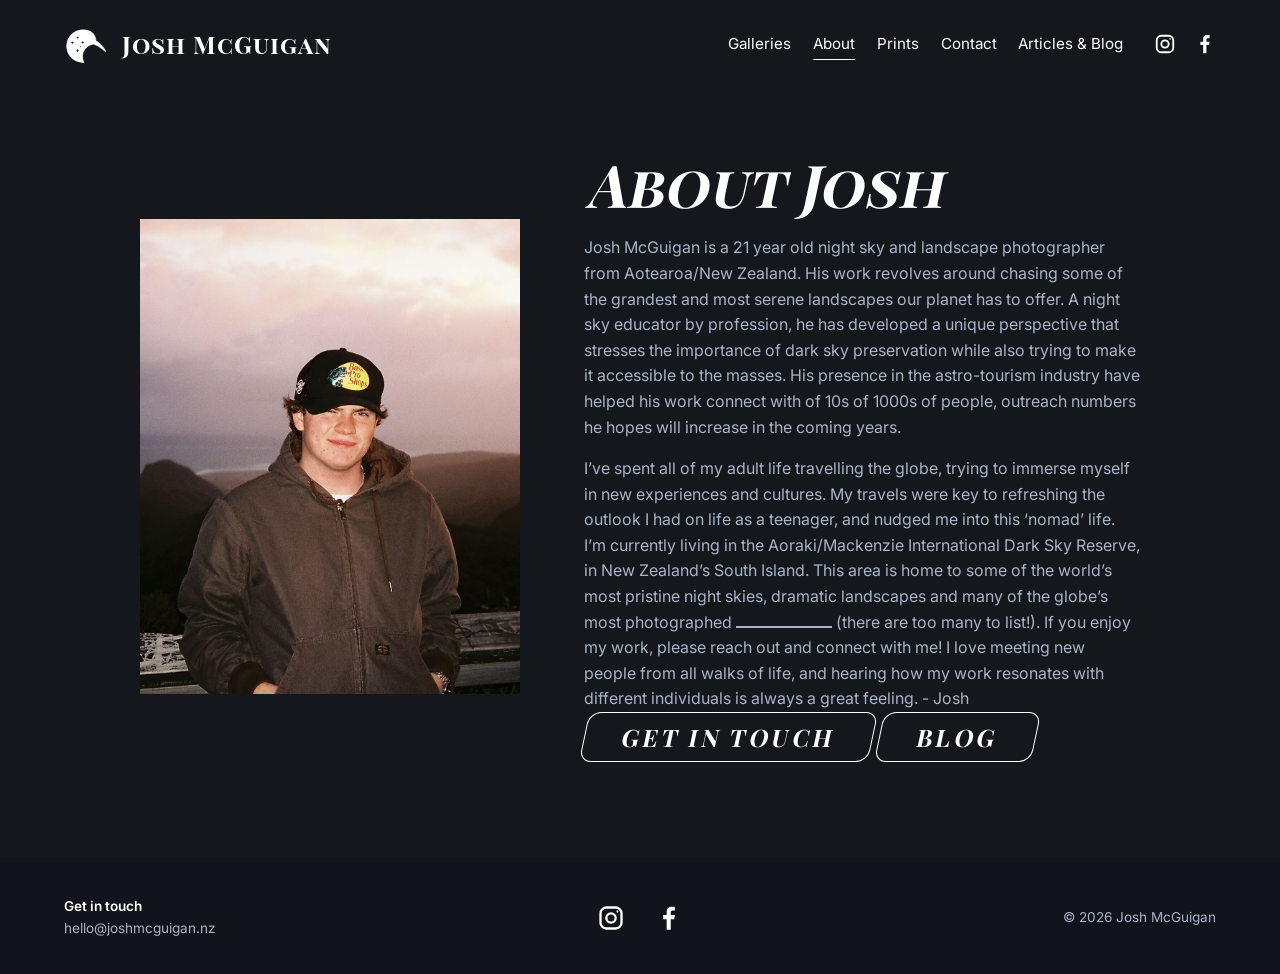
==== commit bce0d58b: "Update about.html" ====
--- a/about.html
+++ b/about.html
@@ -5,5 +5,5 @@
 <link rel="icon" type="image/png" href="images/logo.png">
 <link rel="stylesheet" href="style.css">
 <body data-page="about"><main>
-<section class="sec ab"><div class="wrap split"><div class="ph rv" style="--h:230"><img src="images/josh.jpg"></div><div><h1 class="t">About Josh</h1><p>Josh McGuigan is a 21 year old night sky and landscape photographer from Aotearoa/New Zealand. His work revolves around chasing some of the grandest and most serene landscapes our planet has to offer. A night sky educator by profession, he has developed a unique perspective that stresses the importance of dark sky preservation while also trying to make it accessible to the masses. His presence in the astro-tourism industry have helped his work connect with of 10s of 1000s of people, outreach numbers he hopes will increase in the coming years.</p><p>I’ve spent all of my adult life travelling the globe, trying to immerse myself in new experiences and cultures. My travels were key to refreshing the outlook I had on life as a teenager, and nudged me into this ‘nomad’ life. I’m currently living in the Aoraki/Mackenzie International Dark Sky Reserve, in New Zealand’s South Island. This area is home to some of the world’s most pristine night skies, dramatic landscapes and many of the globe’s most photographed <span class="blank"></span> (there are too many to list!). If you enjoy my work, please reach out and connect with me! I love meeting new people from all walks of life, and hearing how my work resonates with different individuals is always a great feeling. - Josh</p><br><a class="btn f" href="contact.html">Get in touch</a></div></div></section>
+<section class="sec ab"><div class="wrap split"><div class="ph rv" style="--h:230"><img src="images/josh.jpg"></div><div><h1 class="t">About Josh</h1><p>Josh McGuigan is a 21 year old night sky and landscape photographer from Aotearoa/New Zealand. His work revolves around chasing some of the grandest and most serene landscapes our planet has to offer. A night sky educator by profession, he has developed a unique perspective that stresses the importance of dark sky preservation while also trying to make it accessible to the masses. His presence in the astro-tourism industry have helped his work connect with of 10s of 1000s of people, outreach numbers he hopes will increase in the coming years.</p><p>I’ve spent all of my adult life travelling the globe, trying to immerse myself in new experiences and cultures. My travels were key to refreshing the outlook I had on life as a teenager, and nudged me into this ‘nomad’ life. I’m currently living in the Aoraki/Mackenzie International Dark Sky Reserve, in New Zealand’s South Island. This area is home to some of the world’s most pristine night skies, dramatic landscapes and many of the globe’s most photographed <span class="blank"></span> (there are too many to list!). If you enjoy my work, please reach out and connect with me! I love meeting new people from all walks of life, and hearing how my work resonates with different individuals is always a great feeling. - Josh</p><div class="bt"><a class="btn sm" href="contact.html"><span>Get in touch</span></a><a class="btn sm" href="blog.html"><span>Blog</span></a></div></div></div></section>
 </main><script src="script.js"></script></body></html>
--- a/style.css
+++ b/style.css
@@ -154,3 +154,4 @@
 .ab .ph{max-width:380px;width:100%;margin:0 auto}
 .ab .t{font-style:normal;font-size:clamp(2rem,4.6vw,3.8rem);transform:skewX(-12deg);transform-origin:0 100%}
 @media(min-width:861px){.ab .split{grid-template-columns:minmax(0,380px) 1fr;max-width:1000px;gap:5vw}}
+.blank{display:inline-block;width:6em;border-bottom:2px solid currentColor}
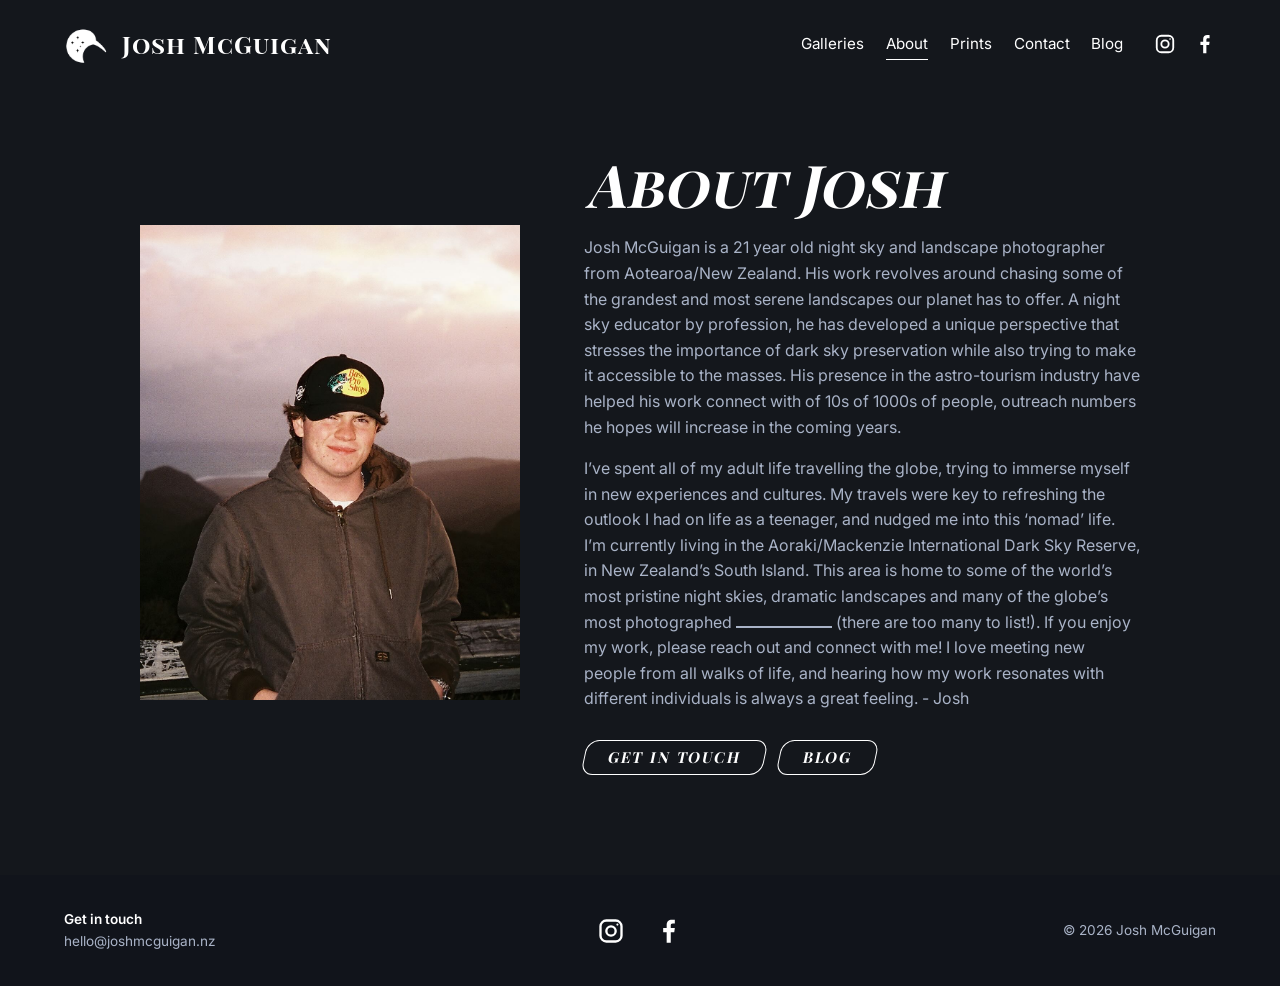
==== commit 447619c4: "remove .html from links" ====
--- a/about.html
+++ b/about.html
@@ -5,5 +5,5 @@
 <link rel="icon" type="image/png" href="images/logo.png">
 <link rel="stylesheet" href="style.css">
 <body data-page="about"><main>
-<section class="sec ab"><div class="wrap split"><div class="ph rv" style="--h:230"><img src="images/josh.jpg"></div><div><h1 class="t">About Josh</h1><p>Josh McGuigan is a 21 year old night sky and landscape photographer from Aotearoa/New Zealand. His work revolves around chasing some of the grandest and most serene landscapes our planet has to offer. A night sky educator by profession, he has developed a unique perspective that stresses the importance of dark sky preservation while also trying to make it accessible to the masses. His presence in the astro-tourism industry have helped his work connect with of 10s of 1000s of people, outreach numbers he hopes will increase in the coming years.</p><p>I’ve spent all of my adult life travelling the globe, trying to immerse myself in new experiences and cultures. My travels were key to refreshing the outlook I had on life as a teenager, and nudged me into this ‘nomad’ life. I’m currently living in the Aoraki/Mackenzie International Dark Sky Reserve, in New Zealand’s South Island. This area is home to some of the world’s most pristine night skies, dramatic landscapes and many of the globe’s most photographed <span class="blank"></span> (there are too many to list!). If you enjoy my work, please reach out and connect with me! I love meeting new people from all walks of life, and hearing how my work resonates with different individuals is always a great feeling. - Josh</p><div class="bt"><a class="btn sm" href="contact.html"><span>Get in touch</span></a><a class="btn sm" href="blog.html"><span>Blog</span></a></div></div></div></section>
+<section class="sec ab"><div class="wrap split"><div class="ph rv" style="--h:230"><img src="images/josh.jpg"></div><div><h1 class="t">About Josh</h1><p>Josh McGuigan is a 21 year old night sky and landscape photographer from Aotearoa/New Zealand. His work revolves around chasing some of the grandest and most serene landscapes our planet has to offer. A night sky educator by profession, he has developed a unique perspective that stresses the importance of dark sky preservation while also trying to make it accessible to the masses. His presence in the astro-tourism industry have helped his work connect with of 10s of 1000s of people, outreach numbers he hopes will increase in the coming years.</p><p>I’ve spent all of my adult life travelling the globe, trying to immerse myself in new experiences and cultures. My travels were key to refreshing the outlook I had on life as a teenager, and nudged me into this ‘nomad’ life. I’m currently living in the Aoraki/Mackenzie International Dark Sky Reserve, in New Zealand’s South Island. This area is home to some of the world’s most pristine night skies, dramatic landscapes and many of the globe’s most photographed <span class="blank"></span> (there are too many to list!). If you enjoy my work, please reach out and connect with me! I love meeting new people from all walks of life, and hearing how my work resonates with different individuals is always a great feeling. - Josh</p><div class="bt"><a class="btn sm" href="contact"><span>Get in touch</span></a><a class="btn sm" href="blog"><span>Blog</span></a></div></div></div></section>
 </main><script src="script.js"></script></body></html>
--- a/style.css
+++ b/style.css
@@ -155,3 +155,15 @@
 .ab .t{font-style:normal;font-size:clamp(2rem,4.6vw,3.8rem);transform:skewX(-12deg);transform-origin:0 100%}
 @media(min-width:861px){.ab .split{grid-template-columns:minmax(0,380px) 1fr;max-width:1000px;gap:5vw}}
 .blank{display:inline-block;width:6em;border-bottom:2px solid currentColor}
+.bt{display:flex;flex-wrap:wrap;gap:14px;margin-top:28px}
+.btn.sm{padding:9px 24px;font-size:clamp(.8rem,1.2vw,.95rem);letter-spacing:.12em;margin-right:0}
+[hidden]{display:none!important}
+body[data-page=contact]{background:#14171c}
+.ct .wrap{max-width:640px}
+.ct form{max-width:none;margin-top:30px}
+.ct input,.ct textarea,.ct select{background:#1b1f27;border:1px solid rgba(255,255,255,.18);color:#fff;font:400 1rem Inter,sans-serif;color-scheme:dark}
+.ct ::placeholder{color:#8f98a8}
+.ct select:invalid{color:#8f98a8}
+.ct .ok p{font:600 clamp(1.2rem,2.3vw,1.7rem)/1.4 Inter,sans-serif;color:#fff;max-width:30ch;margin:30px 0}
+.ct #er{color:#ff9d9d}
+.btn.sm{padding:9px 24px;font-size:clamp(.8rem,1.2vw,.95rem);letter-spacing:.12em;margin:0}
